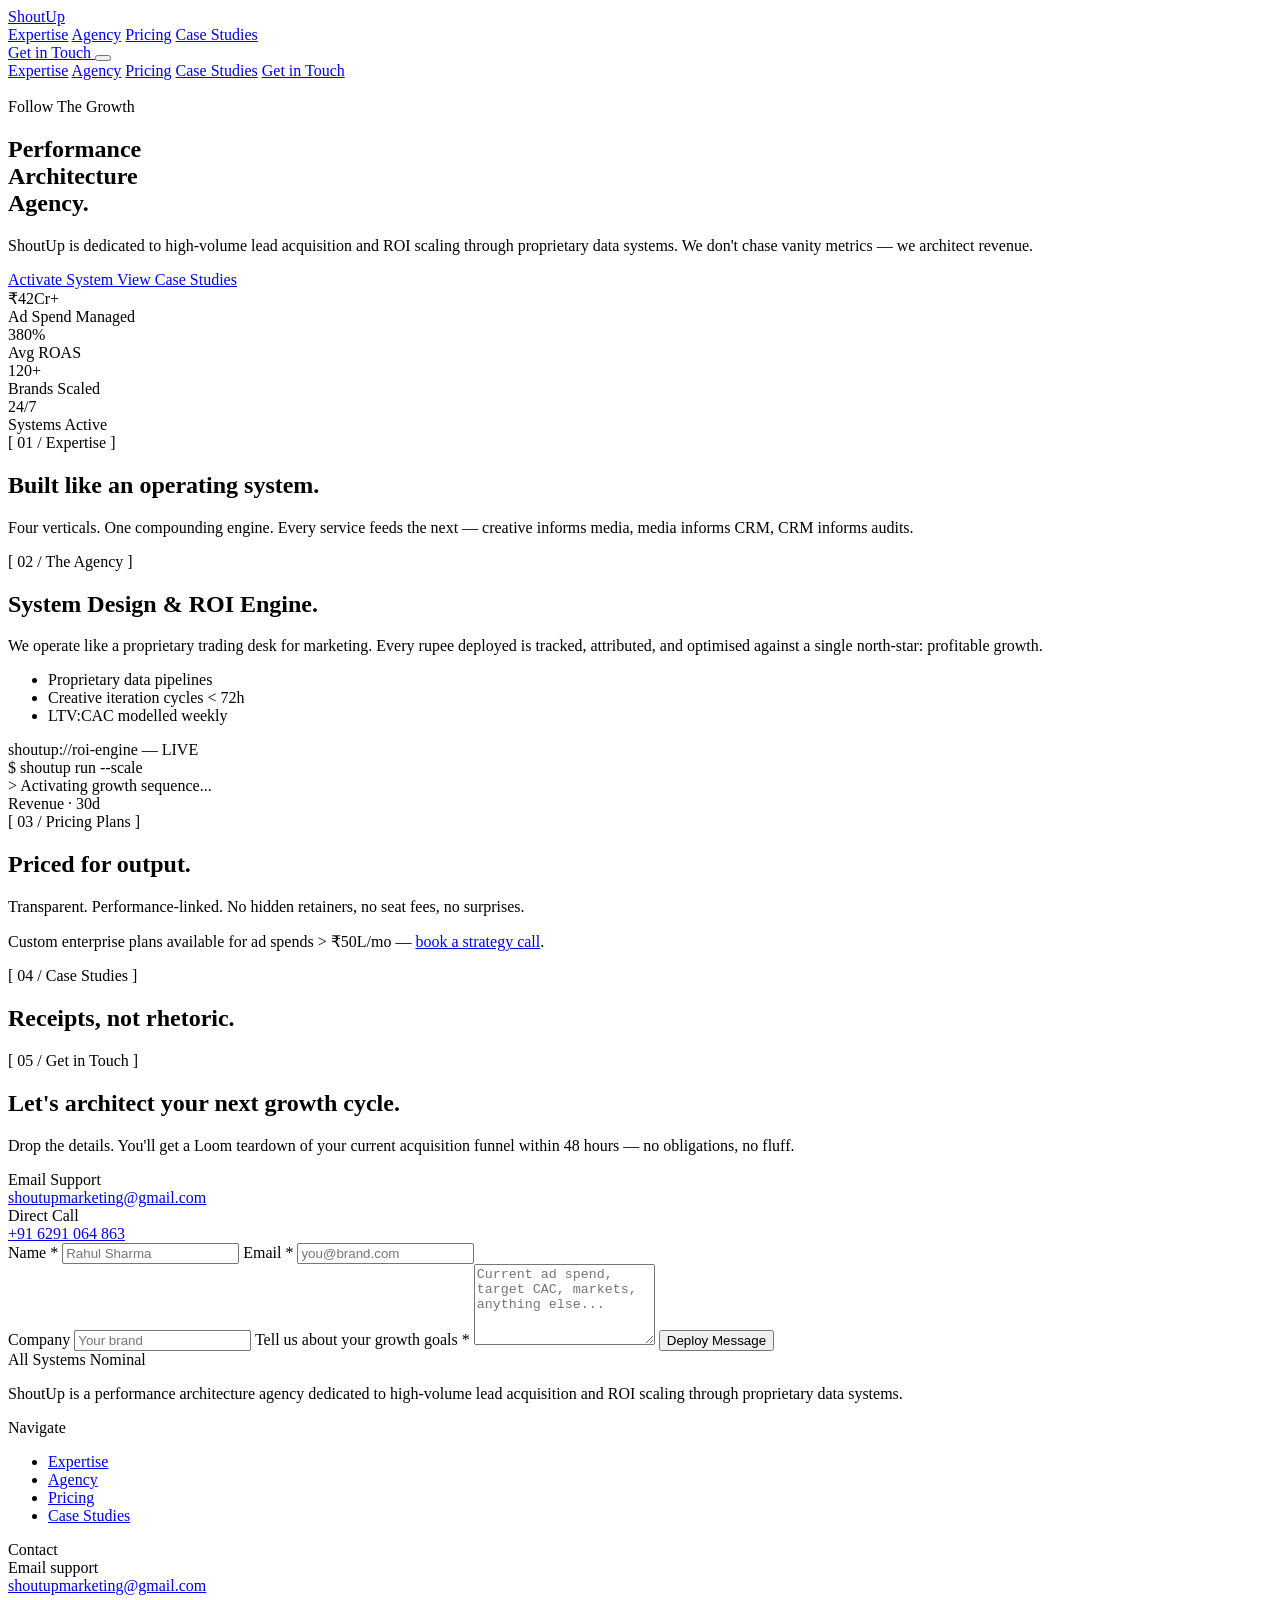
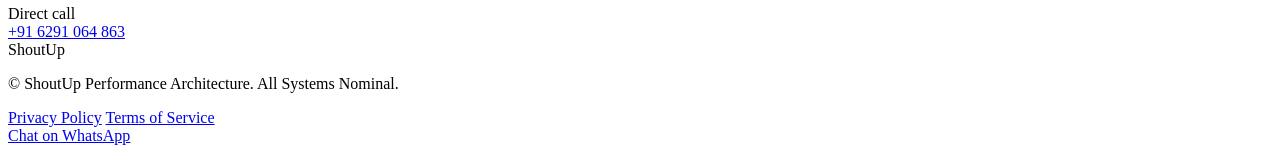
==== index.html @ 1003da28 "Add files via upload" ====
<!doctype html>
<html lang="en">
<head>
    <meta charset="utf-8" />
    <meta name="viewport" content="width=device-width, initial-scale=1" />
    <meta name="theme-color" content="#030303" />
    <title>ShoutUp — Performance Architecture Agency</title>
    <meta name="description" content="ShoutUp is a performance architecture agency dedicated to high-volume lead acquisition and ROI scaling through proprietary data systems." />

    <!-- Fonts -->
    <link rel="preconnect" href="https://fonts.googleapis.com" />
    <link rel="preconnect" href="https://fonts.gstatic.com" crossorigin />
    <link rel="preconnect" href="https://api.fontshare.com" crossorigin />
    <link href="https://api.fontshare.com/v2/css?f[]=clash-display@500,600,700&display=swap" rel="stylesheet" />
    <link href="https://fonts.googleapis.com/css2?family=Outfit:wght@300;400;500;600&family=JetBrains+Mono:wght@400;500;600&display=swap" rel="stylesheet" />

    <!-- Icons (Lucide) -->
    <script src="https://unpkg.com/lucide@latest"></script>

    <link rel="stylesheet" href="./assests/app.css" />
</head>
<body>
    <!-- ========= HEADER ========= -->
    <header id="site-header">
        <div class="container header-inner">
            <a href="#top" class="logo">
                <span class="dot"></span>
                <span>Shout<span class="accent">Up</span></span>
            </a>
            <nav class="nav-desktop">
                <a href="#expertise">Expertise</a>
                <a href="#agency">Agency</a>
                <a href="#pricing">Pricing</a>
                <a href="#case-studies">Case Studies</a>
            </nav>
            <a href="#contact" class="btn btn-primary header-cta">
                Get in Touch <i data-lucide="arrow-up-right"></i>
            </a>
            <button id="menu-toggle" class="menu-toggle" aria-label="menu">
                <i data-lucide="menu"></i>
            </button>
        </div>
        <div id="mobile-menu" class="mobile-menu">
            <a href="#expertise">Expertise</a>
            <a href="#agency">Agency</a>
            <a href="#pricing">Pricing</a>
            <a href="#case-studies">Case Studies</a>
            <a href="#contact" class="btn btn-primary">Get in Touch</a>
        </div>
    </header>

    <!-- ========= HERO ========= -->
    <section id="top" class="hero">
        <div class="hero-bg">
            <img src="https://images.unsplash.com/photo-1551771685-c367c9127a03?crop=entropy&cs=srgb&fm=jpg&q=85&w=2400" alt="" />
            <div class="hero-overlay"></div>
            <div class="grid-bg"></div>
        </div>
        <div class="container hero-inner">
            <div class="kicker"><span class="line"></span>Follow The Growth</div>
            <h1 class="hero-title">
                Performance<br />
                <span class="accent">Architecture</span><br />
                Agency<span class="accent">.</span>
            </h1>
            <p class="hero-sub">
                ShoutUp is dedicated to high-volume lead acquisition and ROI scaling
                through proprietary data systems. We don't chase vanity metrics — we architect revenue.
            </p>
            <div class="hero-ctas">
                <a href="#contact" class="btn btn-primary">
                    Activate System <i data-lucide="arrow-right"></i>
                </a>
                <a href="#case-studies" class="btn btn-outline">
                    <i data-lucide="play"></i> View Case Studies
                </a>
            </div>
            <div class="hero-stats">
                <div><div class="stat">₹42Cr+</div><div class="stat-label">Ad Spend Managed</div></div>
                <div><div class="stat">380%</div><div class="stat-label">Avg ROAS</div></div>
                <div><div class="stat">120+</div><div class="stat-label">Brands Scaled</div></div>
                <div><div class="stat">24/7</div><div class="stat-label">Systems Active</div></div>
            </div>
        </div>
    </section>

    <!-- ========= MARQUEE ========= -->
    <div class="marquee">
        <div class="marquee-track" id="marquee-track"></div>
    </div>

    <!-- ========= EXPERTISE ========= -->
    <section id="expertise" class="section">
        <div class="container">
            <div class="section-head">
                <div>
                    <div class="overline">[ 01 / Expertise ]</div>
                    <h2>Built like an <span class="accent">operating system.</span></h2>
                </div>
                <p class="section-note">
                    Four verticals. One compounding engine. Every service feeds
                    the next — creative informs media, media informs CRM, CRM informs audits.
                </p>
            </div>
            <div class="bento" id="expertise-grid"></div>
        </div>
    </section>

    <!-- ========= AGENCY / SYSTEM ========= -->
    <section id="agency" class="section section-alt">
        <div class="container agency-grid">
            <div class="agency-left">
                <div class="overline">[ 02 / The Agency ]</div>
                <h2>System Design & <span class="accent">ROI Engine.</span></h2>
                <p class="section-note">
                    We operate like a proprietary trading desk for marketing. Every rupee
                    deployed is tracked, attributed, and optimised against a single
                    north-star: profitable growth.
                </p>
                <ul class="features">
                    <li><span class="icon-box"><i data-lucide="cpu"></i></span> Proprietary data pipelines</li>
                    <li><span class="icon-box"><i data-lucide="zap"></i></span> Creative iteration cycles &lt; 72h</li>
                    <li><span class="icon-box"><i data-lucide="line-chart"></i></span> LTV:CAC modelled weekly</li>
                </ul>
            </div>
            <div class="terminal">
                <div class="terminal-bar">
                    <div class="lights"><span class="l red"></span><span class="l yellow"></span><span class="l green"></span></div>
                    <span class="terminal-title">shoutup://roi-engine — LIVE</span>
                    <span class="pulse"></span>
                </div>
                <div class="terminal-body">
                    <div class="mono muted">$ shoutup run --scale</div>
                    <div class="mono accent cursor-blink">&gt; Activating growth sequence...</div>
                    <div class="metrics" id="metrics-grid"></div>
                    <div class="chart">
                        <div class="chart-label">Revenue · 30d</div>
                        <div class="chart-bars" id="chart-bars"></div>
                    </div>
                </div>
            </div>
        </div>
    </section>

    <!-- ========= PRICING ========= -->
    <section id="pricing" class="section">
        <div class="container">
            <div class="section-head">
                <div>
                    <div class="overline">[ 03 / Pricing Plans ]</div>
                    <h2>Priced for <span class="accent">output.</span></h2>
                </div>
                <p class="section-note">
                    Transparent. Performance-linked. No hidden retainers, no seat fees, no surprises.
                </p>
            </div>
            <div class="pricing-grid" id="pricing-grid"></div>
            <p class="pricing-note mono">
                Custom enterprise plans available for ad spends &gt; ₹50L/mo —
                <a href="#contact" class="accent underline">book a strategy call</a>.
            </p>
        </div>
    </section>

    <!-- ========= CASE STUDIES ========= -->
    <section id="case-studies" class="section section-alt">
        <div class="container">
            <div class="overline">[ 04 / Case Studies ]</div>
            <h2 class="section-title">Receipts, not <span class="accent">rhetoric.</span></h2>
            <div class="cases" id="cases-list"></div>
        </div>
    </section>

    <!-- ========= CONTACT ========= -->
    <section id="contact" class="section">
        <div class="container contact-grid">
            <div>
                <div class="overline">[ 05 / Get in Touch ]</div>
                <h2>Let's <span class="accent">architect</span> your next growth cycle.</h2>
                <p class="section-note">
                    Drop the details. You'll get a Loom teardown of your current
                    acquisition funnel within 48 hours — no obligations, no fluff.
                </p>
                <div class="info-card">
                    <div class="info-head"><i data-lucide="mail" class="accent"></i> <span class="mono">Email Support</span></div>
                    <a href="mailto:shoutupmarketing@gmail.com" class="info-value">shoutupmarketing@gmail.com</a>
                </div>
                <div class="info-card">
                    <div class="info-head"><i data-lucide="phone" class="accent"></i> <span class="mono">Direct Call</span></div>
                    <a href="tel:+916291064863" class="info-value">+91 6291 064 863</a>
                </div>
            </div>
            <form id="contact-form" class="contact-form" novalidate>
                <div class="form-row">
                    <label>
                        <span class="mono">Name *</span>
                        <input type="text" name="name" placeholder="Rahul Sharma" />
                    </label>
                    <label>
                        <span class="mono">Email *</span>
                        <input type="email" name="email" placeholder="you@brand.com" />
                    </label>
                </div>
                <label>
                    <span class="mono">Company</span>
                    <input type="text" name="company" placeholder="Your brand" />
                </label>
                <label>
                    <span class="mono">Tell us about your growth goals *</span>
                    <textarea name="message" rows="5" placeholder="Current ad spend, target CAC, markets, anything else..."></textarea>
                </label>
                <button type="submit" class="btn btn-primary">
                    Deploy Message <i data-lucide="send"></i>
                </button>
            </form>
        </div>
    </section>

    <!-- ========= FOOTER ========= -->
    <footer class="footer">
        <div class="container">
            <div class="footer-top">
                <div>
                    <div class="status"><span class="pulse"></span><span class="mono accent">All Systems Nominal</span></div>
                    <p class="footer-blurb">
                        ShoutUp is a performance architecture agency dedicated to high-volume
                        lead acquisition and ROI scaling through proprietary data systems.
                    </p>
                </div>
                <div>
                    <div class="mono label">Navigate</div>
                    <ul class="footer-nav">
                        <li><a href="#expertise">Expertise</a></li>
                        <li><a href="#agency">Agency</a></li>
                        <li><a href="#pricing">Pricing</a></li>
                        <li><a href="#case-studies">Case Studies</a></li>
                    </ul>
                </div>
                <div>
                    <div class="mono label">Contact</div>
                    <div class="mono sub-label">Email support</div>
                    <a href="mailto:shoutupmarketing@gmail.com" class="footer-link">shoutupmarketing@gmail.com</a>
                    <div class="mono sub-label" style="margin-top: 10px">Direct call</div>
                    <a href="tel:+916291064863" class="footer-link">+91 6291 064 863</a>
                </div>
            </div>
            <div class="wordmark">Shout<span class="accent">Up</span></div>
            <div class="footer-bottom">
                <p class="mono copyright">© <span id="year"></span> ShoutUp Performance Architecture. All Systems Nominal.</p>
                <div class="footer-legal">
                    <a href="#">Privacy Policy</a>
                    <a href="#">Terms of Service</a>
                </div>
            </div>
        </div>
    </footer>

    <!-- ========= WHATSAPP FLOATING ========= -->
    <a id="whatsapp-btn"
       href="https://wa.me/916291064863?text=Hi%20ShoutUp%2C%20I%20am%20interested%20in%20scaling%20with%20you"
       target="_blank" rel="noopener noreferrer" aria-label="Chat on WhatsApp">
        <span class="wa-glow"></span>
        <span class="wa-core"><i data-lucide="message-circle"></i><span class="wa-dot"></span></span>
        <span class="wa-tooltip mono">Chat on WhatsApp</span>
    </a>

    <!-- ========= TOASTS ========= -->
    <div id="toast-root"></div>

    <script src="./assests/app.js"></script>
</body>
</html>
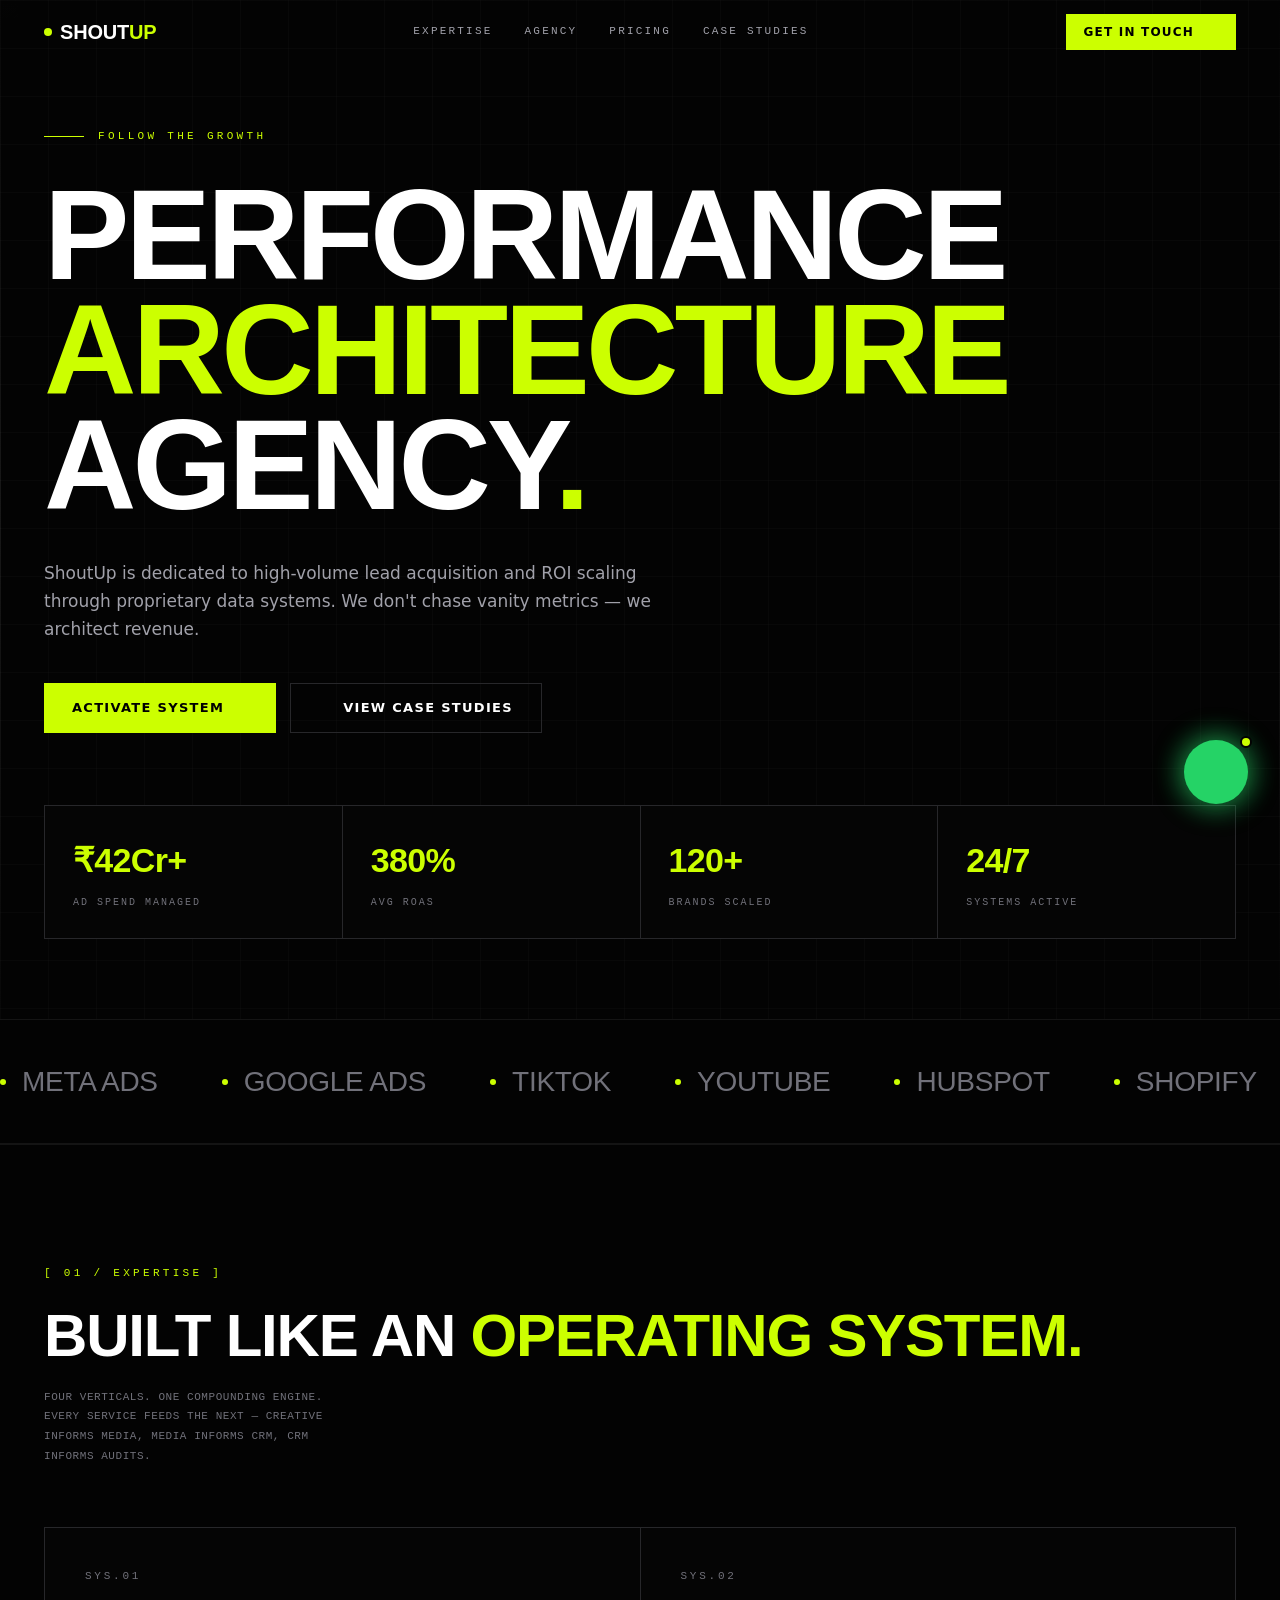
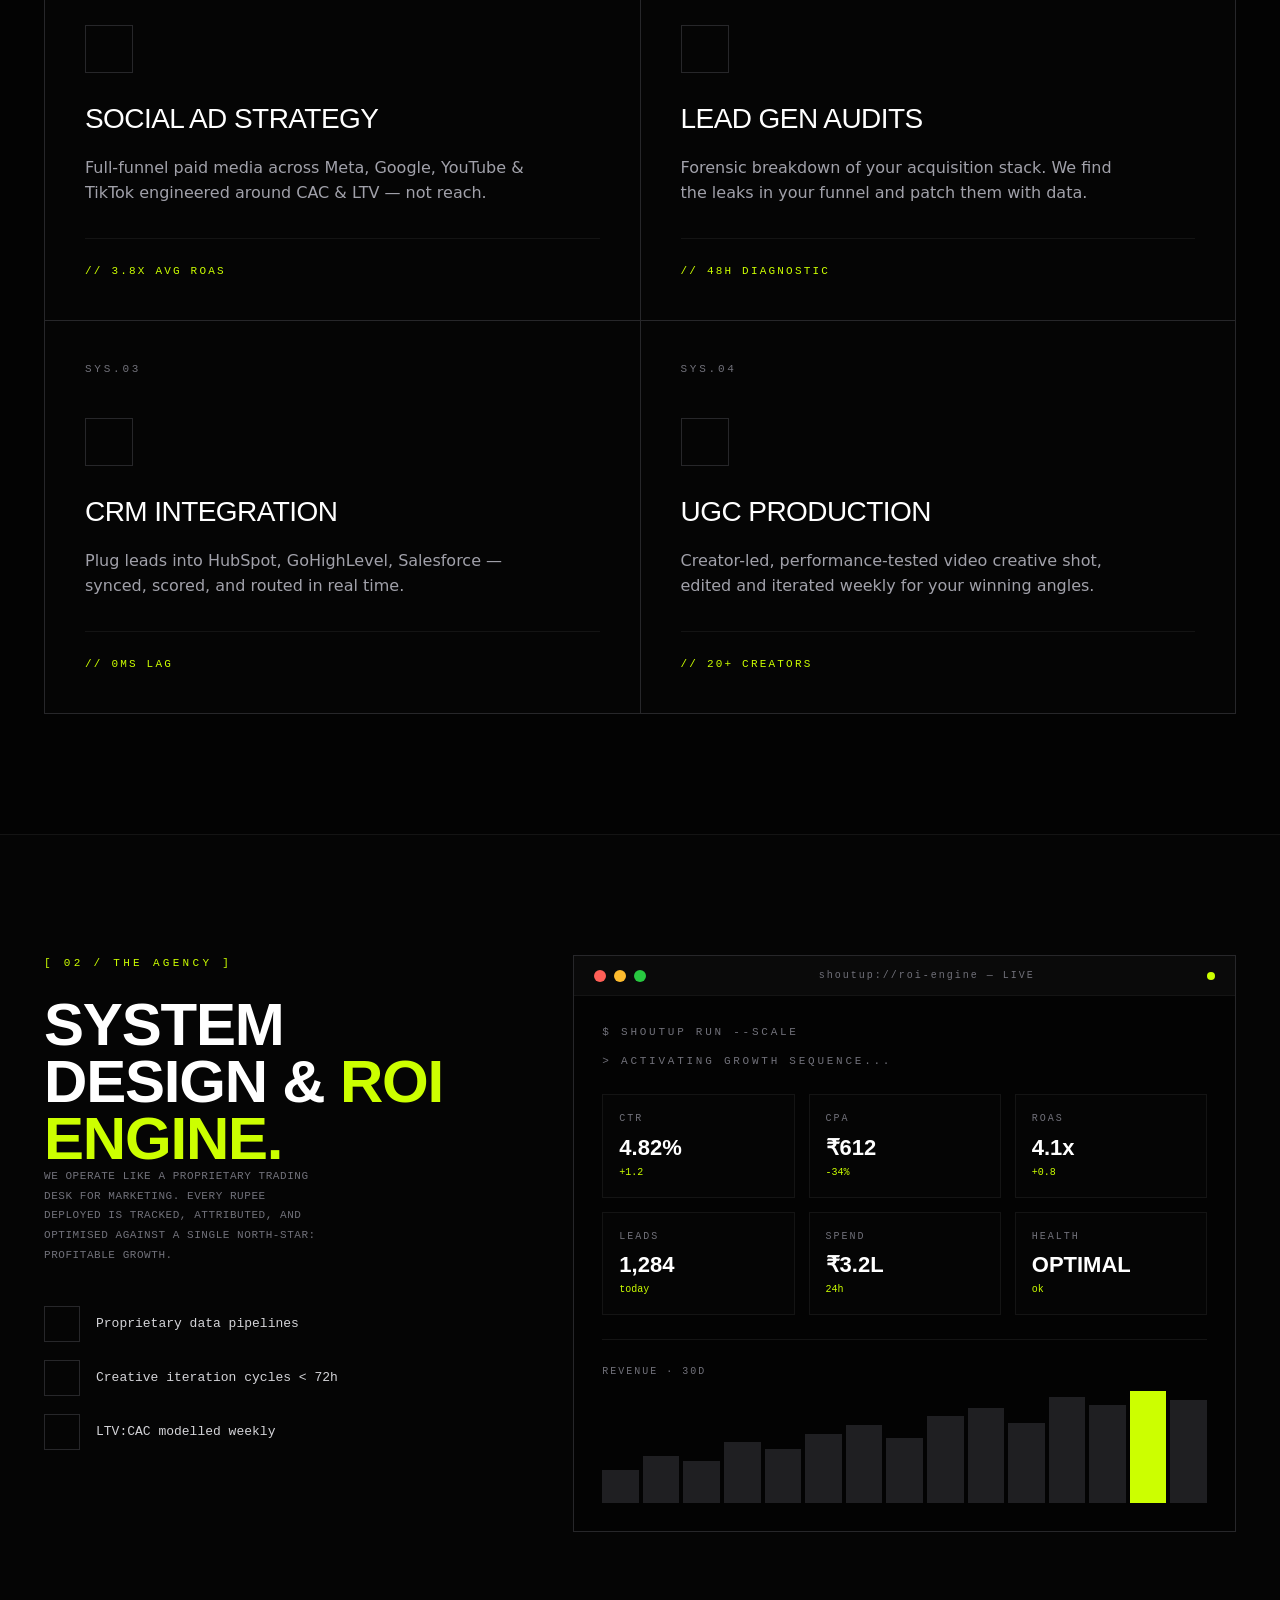
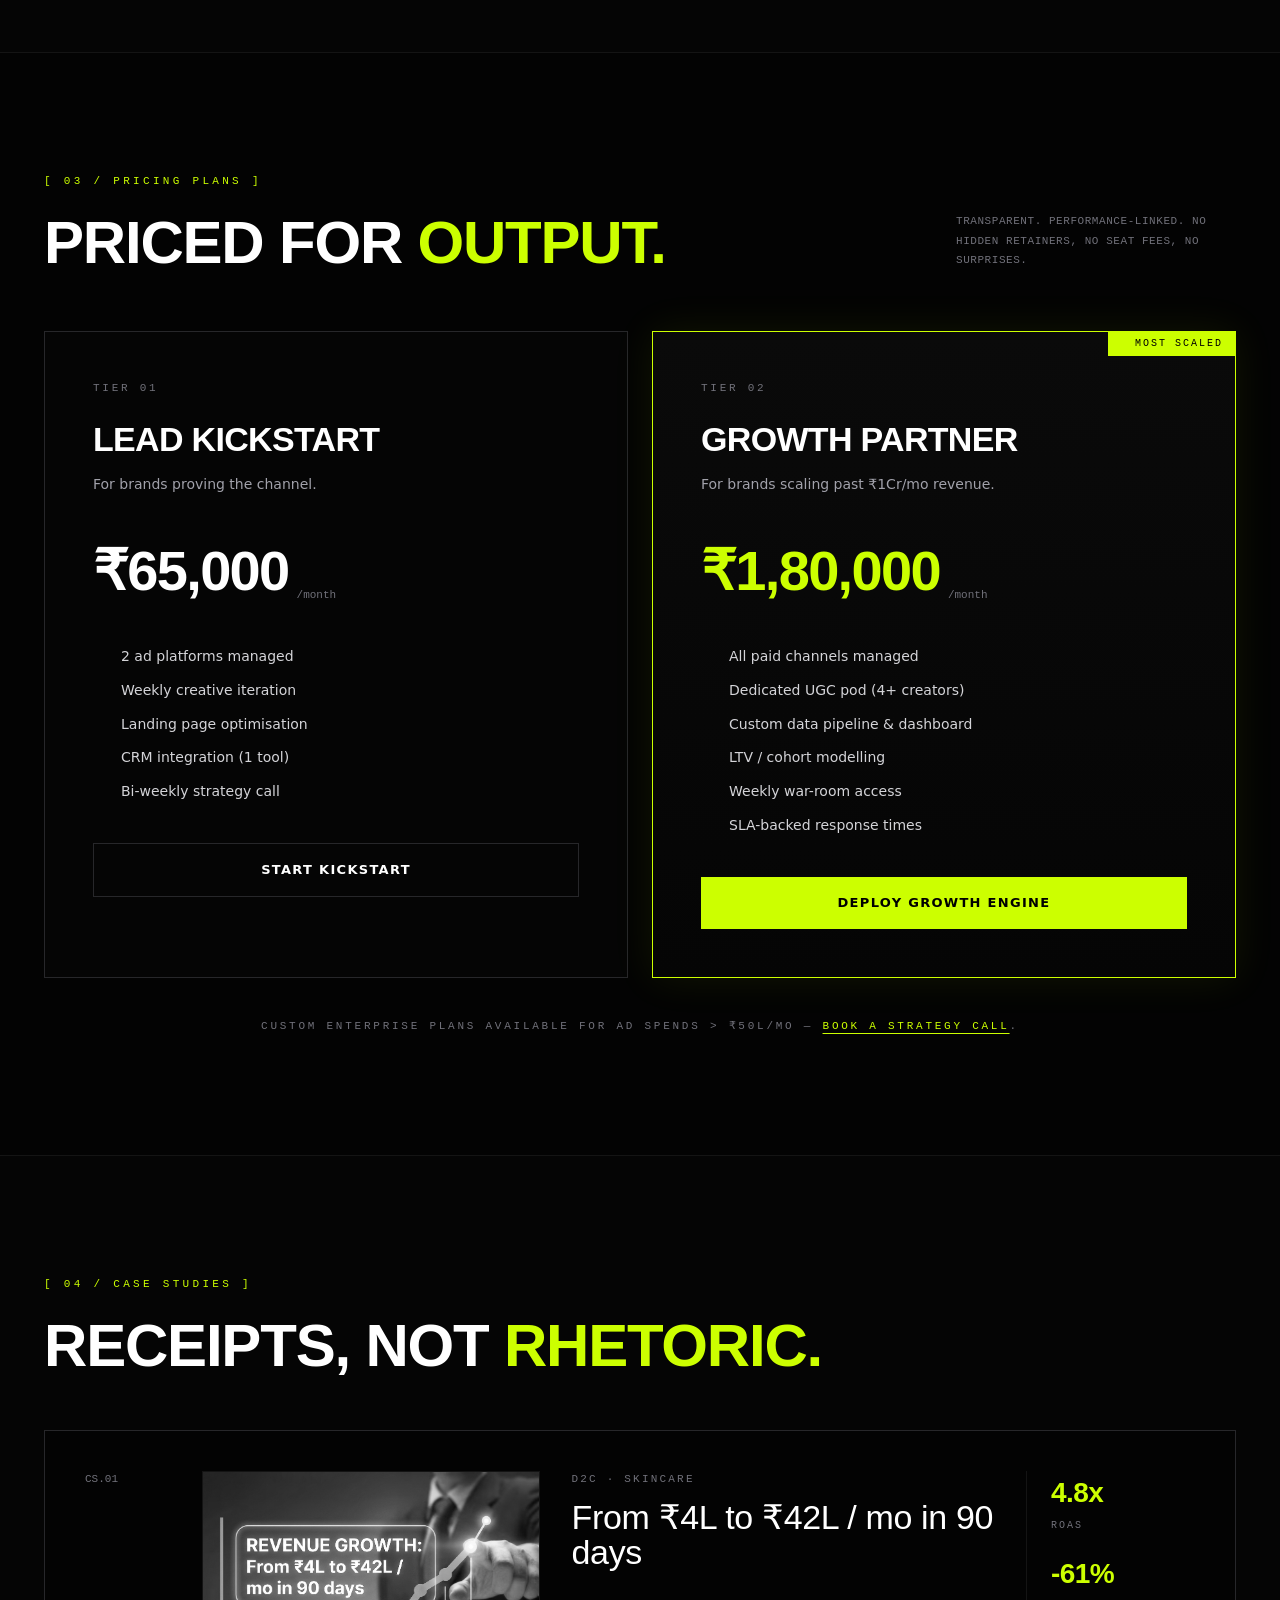
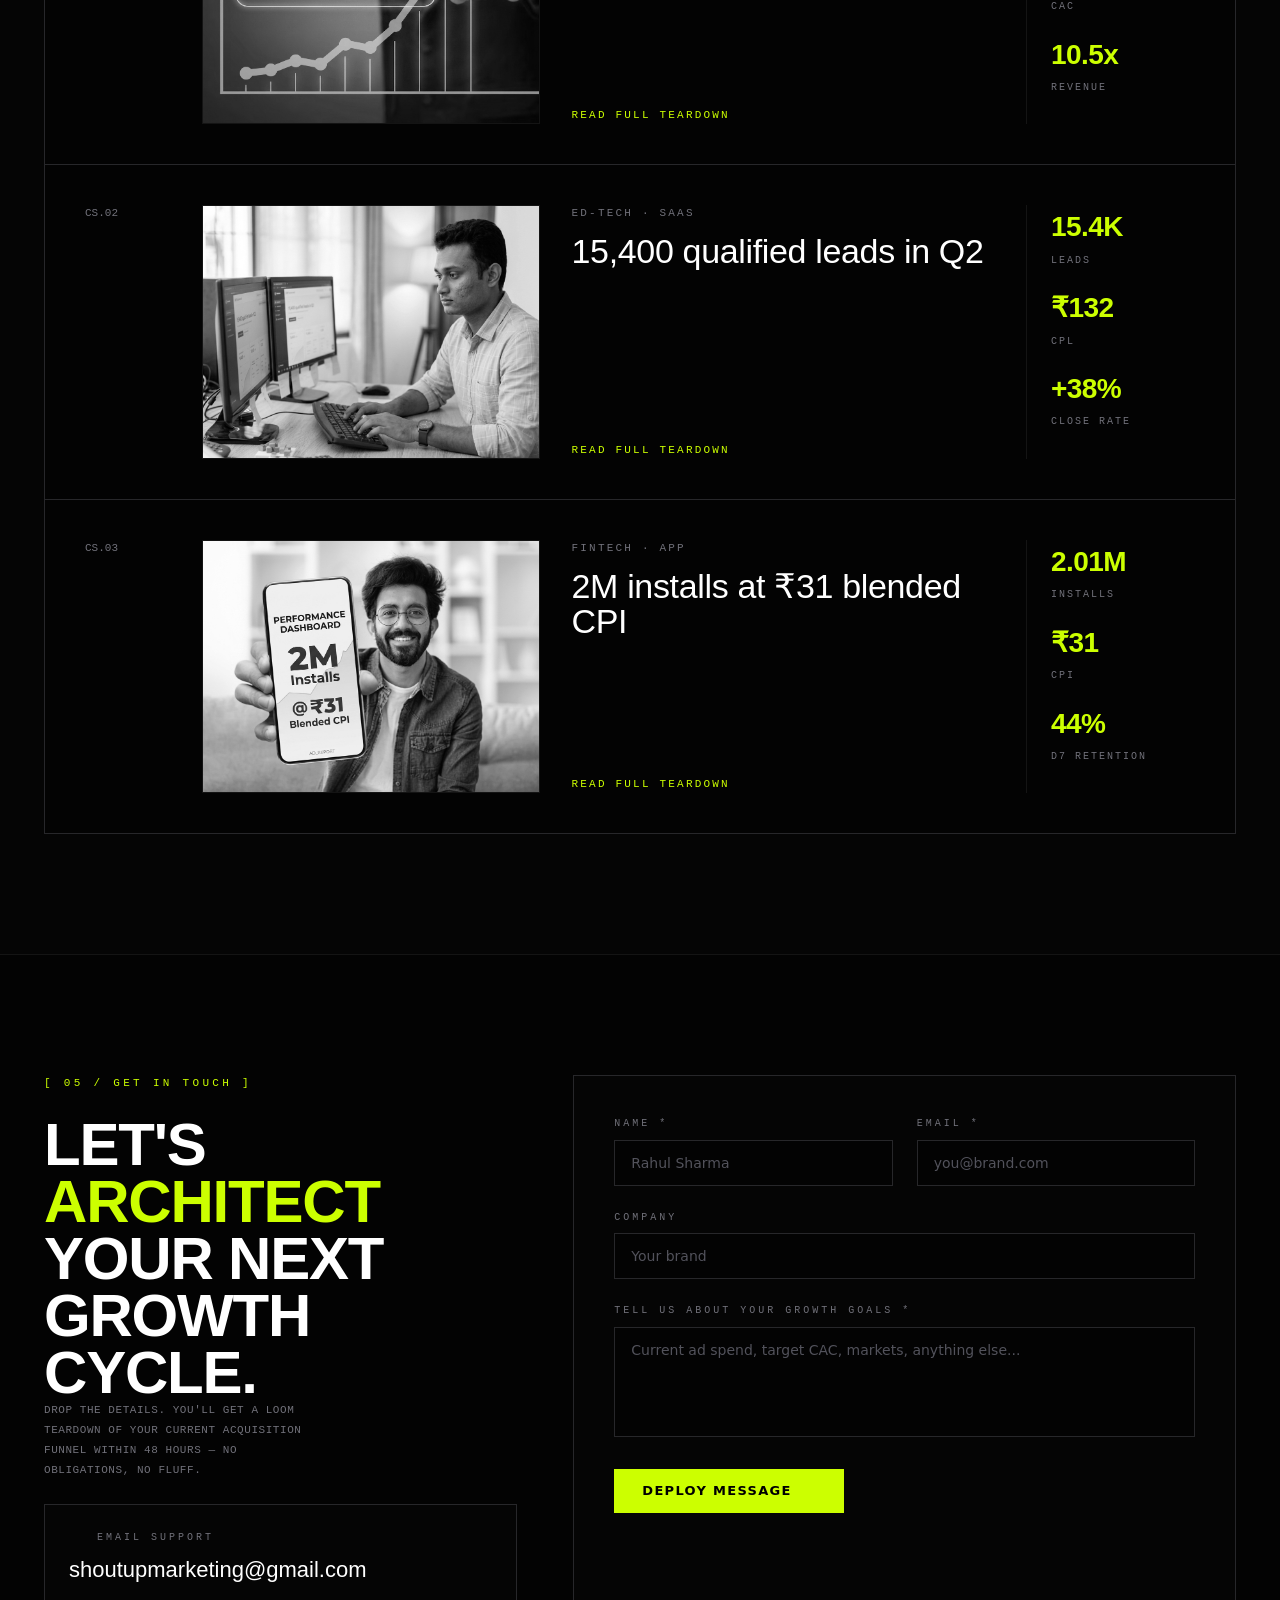
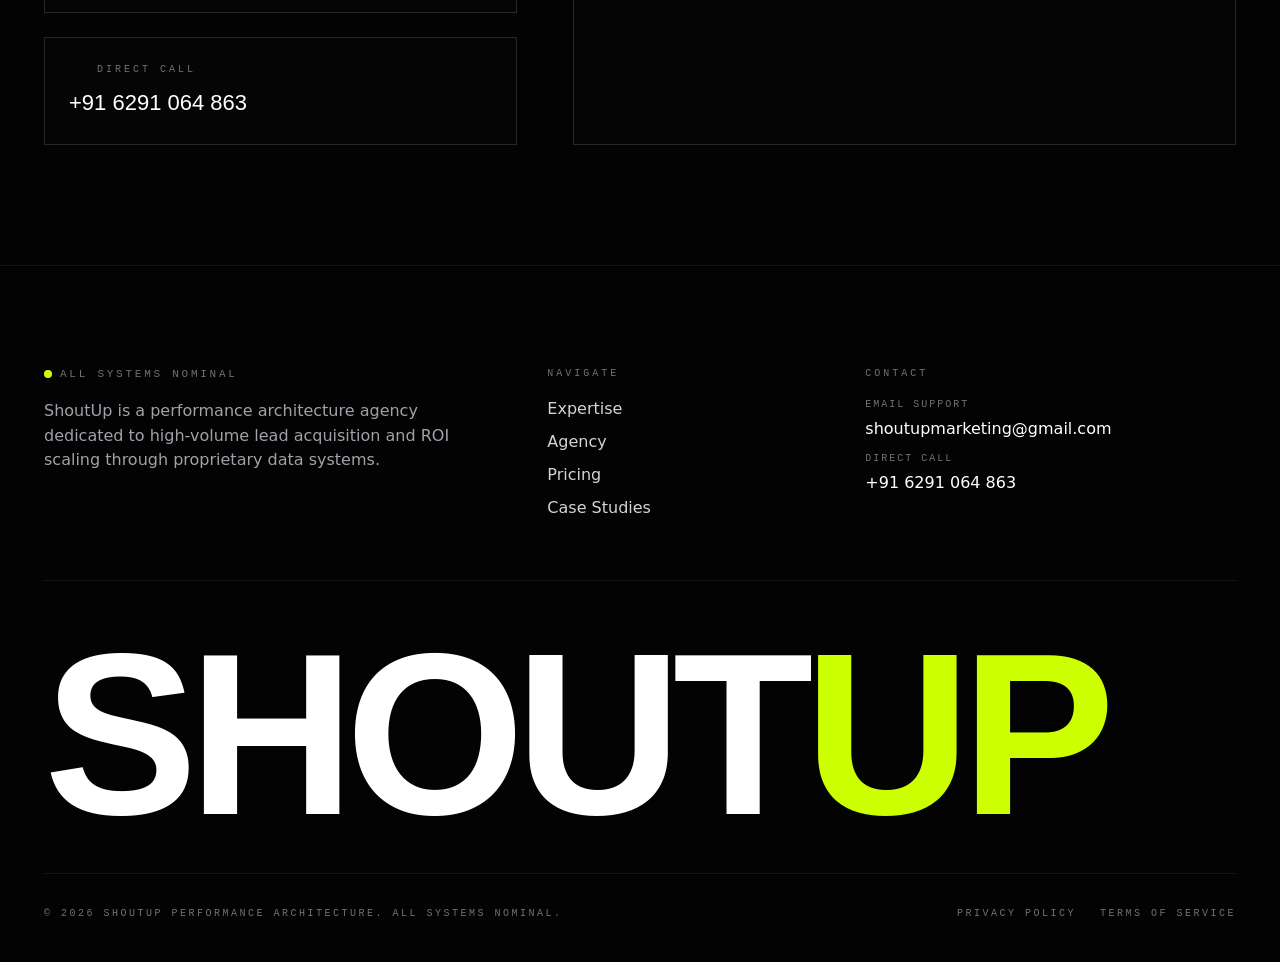
==== commit 60b9c738: "index.html" ====
--- a/index.html
+++ b/index.html
@@ -17,7 +17,7 @@
     <!-- Icons (Lucide) -->
     <script src="https://unpkg.com/lucide@latest"></script>
 
-    <link rel="stylesheet" href="./assests/app.css" />
+    <link rel="stylesheet" href="app.css" />
 </head>
 <body>
     <!-- ========= HEADER ========= -->
@@ -267,6 +267,6 @@
     <!-- ========= TOASTS ========= -->
     <div id="toast-root"></div>
 
-    <script src="./assests/app.js"></script>
+    <script src="app.js"></script>
 </body>
 </html>
--- a/app.css
+++ b/app.css
@@ -0,0 +1,357 @@
+:root {
+    --bg: #030303;
+    --surface: #0a0a0a;
+    --surface-2: #050505;
+    --elev: #141414;
+    --primary: #ccff00;
+    --primary-hover: #d9ff33;
+    --text: #ffffff;
+    --muted: #a1a1aa;
+    --muted-2: #71717a;
+    --border: #27272a;
+    --font-heading: \"Clash Display\", \"Outfit\", sans-serif;
+    --font-body: \"Outfit\", system-ui, sans-serif;
+    --font-mono: \"JetBrains Mono\", ui-monospace, monospace;
+}
+
+* { box-sizing: border-box; margin: 0; padding: 0; }
+html { scroll-behavior: smooth; background: var(--bg); }
+body {
+    background: var(--bg);
+    color: var(--text);
+    font-family: var(--font-body);
+    line-height: 1.55;
+    -webkit-font-smoothing: antialiased;
+    overflow-x: hidden;
+}
+::selection { background: var(--primary); color: #000; }
+a { color: inherit; text-decoration: none; }
+ul { list-style: none; }
+img { display: block; max-width: 100%; }
+button { font-family: inherit; cursor: pointer; border: 0; background: none; color: inherit; }
+input, textarea { font-family: inherit; }
+
+.accent { color: var(--primary); }
+.mono { font-family: var(--font-mono); font-size: 11px; letter-spacing: 0.25em; text-transform: uppercase; color: var(--muted-2); }
+.muted { color: var(--muted-2); }
+.underline { text-decoration: underline; text-underline-offset: 4px; }
+
+.container { max-width: 1240px; margin: 0 auto; padding: 0 24px; }
+
+/* ========= BUTTONS ========= */
+.btn {
+    display: inline-flex; align-items: center; justify-content: center; gap: 8px;
+    padding: 14px 28px; font-weight: 600; font-size: 13px;
+    letter-spacing: 0.1em; text-transform: uppercase;
+    transition: all .2s ease; cursor: pointer; border: 0;
+}
+.btn:active { transform: scale(.97); }
+.btn-primary { background: var(--primary); color: #000; }
+.btn-primary:hover { background: var(--primary-hover); }
+.btn-outline { background: transparent; color: var(--text); border: 1px solid var(--border); }
+.btn-outline:hover { border-color: var(--primary); color: var(--primary); }
+.btn i { width: 16px; height: 16px; }
+.btn-primary:hover i { transform: translateX(2px); }
+
+/* ========= HEADER ========= */
+#site-header {
+    position: fixed; top: 0; left: 0; right: 0; z-index: 50;
+    transition: all .3s ease; background: transparent;
+}
+#site-header.scrolled {
+    background: rgba(3,3,3,0.8);
+    backdrop-filter: blur(16px);
+    border-bottom: 1px solid rgba(255,255,255,0.08);
+}
+.header-inner { height: 64px; display: flex; align-items: center; justify-content: space-between; }
+.logo { display: flex; align-items: center; gap: 8px; font-family: var(--font-heading); font-size: 20px; font-weight: 600; text-transform: uppercase; letter-spacing: -0.01em; }
+.logo .dot { width: 8px; height: 8px; background: var(--primary); border-radius: 50%; animation: pulse 2s infinite; }
+.nav-desktop { display: flex; gap: 32px; }
+.nav-desktop a {
+    font-family: var(--font-mono); font-size: 11px; font-weight: 500;
+    letter-spacing: 0.2em; text-transform: uppercase; color: var(--muted);
+    transition: color .2s;
+}
+.nav-desktop a:hover { color: var(--primary); }
+.header-cta { padding: 9px 18px; font-size: 12px; }
+.menu-toggle { display: none; }
+.menu-toggle i { width: 22px; height: 22px; }
+.mobile-menu { display: none; }
+
+@media (max-width: 860px) {
+    .nav-desktop, .header-cta { display: none; }
+    .menu-toggle { display: inline-flex; color: var(--text); }
+    .mobile-menu {
+        display: none; flex-direction: column; gap: 14px;
+        background: var(--surface-2); border-top: 1px solid rgba(255,255,255,0.08);
+        padding: 24px;
+    }
+    .mobile-menu.open { display: flex; }
+    .mobile-menu a { font-family: var(--font-mono); font-size: 11px; letter-spacing: 0.2em; text-transform: uppercase; color: var(--muted); }
+    .mobile-menu .btn { align-self: flex-start; }
+}
+
+/* ========= HERO ========= */
+.hero { position: relative; min-height: 100vh; display: flex; align-items: center; padding: 120px 0 80px; overflow: hidden; }
+.hero-bg { position: absolute; inset: 0; z-index: 0; }
+.hero-bg img { width: 100%; height: 100%; object-fit: cover; opacity: 0.3; }
+.hero-overlay { position: absolute; inset: 0; background: linear-gradient(180deg, rgba(3,3,3,1) 0%, rgba(3,3,3,0.7) 50%, rgba(3,3,3,1) 100%); }
+.grid-bg {
+    position: absolute; inset: 0; opacity: 0.5;
+    background-image:
+        linear-gradient(rgba(255,255,255,0.04) 1px, transparent 1px),
+        linear-gradient(90deg, rgba(255,255,255,0.04) 1px, transparent 1px);
+    background-size: 48px 48px;
+}
+.hero-inner { position: relative; z-index: 1; width: 100%; }
+.kicker {
+    display: inline-flex; align-items: center; gap: 14px; margin-bottom: 32px;
+    font-family: var(--font-mono); font-size: 11px; letter-spacing: 0.3em;
+    text-transform: uppercase; color: var(--primary);
+}
+.kicker .line { display: inline-block; width: 40px; height: 1px; background: var(--primary); }
+.hero-title {
+    font-family: var(--font-heading); font-weight: 600;
+    font-size: clamp(3rem, 10vw, 8rem);
+    line-height: 0.9; letter-spacing: -0.03em; text-transform: uppercase;
+    max-width: 1100px;
+}
+.hero-sub { margin-top: 36px; max-width: 640px; font-size: 17px; color: var(--muted); line-height: 1.65; }
+.hero-ctas { margin-top: 40px; display: flex; flex-wrap: wrap; gap: 14px; }
+.hero-stats {
+    margin-top: 72px; display: grid; grid-template-columns: repeat(4, 1fr);
+    gap: 1px; background: var(--border); border: 1px solid var(--border);
+}
+.hero-stats > div { background: var(--surface-2); padding: 28px; }
+.stat { font-family: var(--font-heading); font-weight: 600; font-size: 34px; color: var(--primary); letter-spacing: -0.02em; }
+.stat-label { margin-top: 8px; font-family: var(--font-mono); font-size: 10px; letter-spacing: 0.2em; text-transform: uppercase; color: var(--muted-2); }
+@media (max-width: 740px) { .hero-stats { grid-template-columns: repeat(2, 1fr); } }
+
+/* ========= MARQUEE ========= */
+.marquee { padding: 40px 0; border-top: 1px solid var(--elev); border-bottom: 1px solid var(--elev); overflow: hidden; background: var(--bg); }
+.marquee-track { display: flex; gap: 64px; white-space: nowrap; animation: marquee 40s linear infinite; }
+.marquee-item {
+    display: inline-flex; align-items: center; gap: 16px;
+    font-family: var(--font-heading); font-size: 28px; font-weight: 500;
+    text-transform: uppercase; letter-spacing: -0.01em; color: var(--muted-2);
+}
+.marquee-item .bullet { width: 6px; height: 6px; background: var(--primary); border-radius: 50%; }
+@keyframes marquee { from { transform: translateX(0); } to { transform: translateX(-50%); } }
+
+/* ========= SECTIONS ========= */
+.section { padding: 120px 0; border-top: 1px solid var(--elev); }
+.section-alt { background: var(--surface-2); }
+.section-head { display: flex; flex-wrap: wrap; gap: 24px; justify-content: space-between; align-items: flex-end; margin-bottom: 60px; }
+.section-note { font-family: var(--font-mono); font-size: 11px; letter-spacing: 0.05em; text-transform: uppercase; color: var(--muted-2); max-width: 280px; line-height: 1.8; }
+.section-title { margin: 24px 0 56px; }
+.overline { font-family: var(--font-mono); font-size: 11px; letter-spacing: 0.3em; text-transform: uppercase; color: var(--primary); }
+h2 {
+    font-family: var(--font-heading); font-weight: 600;
+    font-size: clamp(2rem, 5vw, 3.75rem);
+    line-height: 0.95; letter-spacing: -0.02em; text-transform: uppercase;
+    margin-top: 24px;
+}
+
+/* ========= EXPERTISE BENTO ========= */
+.bento { display: grid; grid-template-columns: repeat(2, 1fr); gap: 1px; background: var(--border); border: 1px solid var(--border); }
+@media (max-width: 760px) { .bento { grid-template-columns: 1fr; } }
+.bento-card { background: var(--surface-2); padding: 40px; position: relative; transition: background .3s; }
+.bento-card:hover { background: var(--surface); }
+.bento-card .card-top { display: flex; justify-content: space-between; align-items: flex-start; }
+.bento-card .card-top .mono { font-size: 11px; }
+.bento-card .arrow { color: #52525b; transition: all .3s; }
+.bento-card:hover .arrow { color: var(--primary); transform: translate(4px, -4px); }
+.bento-card .icon-box {
+    margin-top: 40px; width: 48px; height: 48px;
+    border: 1px solid var(--border); display: flex; align-items: center; justify-content: center;
+    transition: all .3s;
+}
+.bento-card:hover .icon-box { border-color: var(--primary); color: var(--primary); }
+.bento-card h3 { margin-top: 24px; font-family: var(--font-heading); font-weight: 500; font-size: 28px; text-transform: uppercase; letter-spacing: -0.02em; }
+.bento-card p { margin-top: 16px; color: var(--muted); max-width: 440px; }
+.bento-card .card-foot { margin-top: 32px; padding-top: 24px; border-top: 1px solid var(--elev); font-family: var(--font-mono); font-size: 11px; letter-spacing: 0.2em; text-transform: uppercase; color: var(--primary); }
+
+/* ========= AGENCY ========= */
+.agency-grid { display: grid; grid-template-columns: 5fr 7fr; gap: 56px; align-items: flex-start; }
+@media (max-width: 960px) { .agency-grid { grid-template-columns: 1fr; } }
+.agency-left { position: sticky; top: 100px; }
+@media (max-width: 960px) { .agency-left { position: static; } }
+.features { margin-top: 40px; display: flex; flex-direction: column; gap: 18px; }
+.features li { display: flex; align-items: center; gap: 16px; font-family: var(--font-mono); font-size: 13px; color: #d4d4d8; text-transform: none; letter-spacing: 0; }
+.icon-box { width: 36px; height: 36px; border: 1px solid var(--border); display: flex; align-items: center; justify-content: center; color: var(--primary); }
+.icon-box i { width: 16px; height: 16px; }
+.terminal { border: 1px solid var(--border); background: var(--bg); overflow: hidden; }
+.terminal-bar { display: flex; align-items: center; justify-content: space-between; padding: 12px 20px; background: var(--surface); border-bottom: 1px solid var(--elev); }
+.lights { display: flex; gap: 8px; }
+.lights .l { width: 12px; height: 12px; border-radius: 50%; }
+.lights .red { background: #ff5f57; } .lights .yellow { background: #febc2e; } .lights .green { background: #28c840; }
+.terminal-title { font-family: var(--font-mono); font-size: 10px; letter-spacing: 0.2em; color: var(--muted-2); }
+.pulse { width: 8px; height: 8px; background: var(--primary); border-radius: 50%; animation: pulse 2s infinite; }
+.terminal-body { padding: 28px; font-family: var(--font-mono); font-size: 13px; }
+.terminal-body > div + div { margin-top: 12px; }
+.cursor-blink::after { content: \"▊\"; margin-left: 6px; color: var(--primary); animation: blink 1s steps(1) infinite; }
+@keyframes blink { 0%, 49% { opacity: 1; } 50%, 100% { opacity: 0; } }
+@keyframes pulse { 0%,100% { opacity: 1; } 50% { opacity: 0.4; } }
+.metrics { margin-top: 24px !important; display: grid; grid-template-columns: repeat(3, 1fr); gap: 14px; }
+@media (max-width: 560px) { .metrics { grid-template-columns: repeat(2, 1fr); } }
+.metric { border: 1px solid var(--elev); padding: 16px; background: var(--surface-2); }
+.metric .k { font-size: 10px; letter-spacing: 0.2em; text-transform: uppercase; color: var(--muted-2); font-family: var(--font-mono); }
+.metric .v { margin-top: 4px; font-family: var(--font-heading); font-weight: 600; font-size: 22px; color: #fff; }
+.metric .d { font-size: 10px; color: var(--primary); font-family: var(--font-mono); }
+.chart { margin-top: 24px !important; padding-top: 24px; border-top: 1px solid var(--elev); }
+.chart-label { font-size: 10px; letter-spacing: 0.2em; text-transform: uppercase; color: var(--muted-2); margin-bottom: 12px; }
+.chart-bars { display: flex; align-items: flex-end; gap: 4px; height: 112px; }
+.chart-bars .bar { flex: 1; background: #1f1f22; }
+.chart-bars .bar.active { background: var(--primary); }
+
+/* ========= PRICING ========= */
+.pricing-grid { display: grid; grid-template-columns: repeat(2, 1fr); gap: 24px; }
+@media (max-width: 860px) { .pricing-grid { grid-template-columns: 1fr; } }
+.plan { position: relative; padding: 48px; border: 1px solid var(--border); background: var(--surface-2); transition: border-color .2s; }
+.plan:hover { border-color: #52525b; }
+.plan.featured { border-color: var(--primary); background: linear-gradient(180deg, var(--surface) 0%, var(--surface-2) 100%); box-shadow: 0 0 40px rgba(204,255,0,0.08); }
+.plan .badge { position: absolute; top: 0; right: 0; background: var(--primary); color: #000; padding: 4px 12px; font-family: var(--font-mono); font-size: 10px; letter-spacing: 0.2em; text-transform: uppercase; display: inline-flex; align-items: center; gap: 4px; }
+.plan .badge i { width: 11px; height: 11px; }
+.plan .tier-label { font-family: var(--font-mono); font-size: 11px; letter-spacing: 0.25em; text-transform: uppercase; color: var(--muted-2); }
+.plan h3 { margin-top: 16px; font-family: var(--font-heading); font-weight: 600; font-size: 34px; text-transform: uppercase; letter-spacing: -0.02em; }
+.plan .tagline { margin-top: 8px; color: var(--muted); font-size: 14px; }
+.plan .price { margin-top: 32px; display: flex; align-items: flex-end; gap: 8px; }
+.plan .price .amount { font-family: var(--font-heading); font-weight: 600; font-size: 56px; letter-spacing: -0.03em; color: #fff; }
+.plan.featured .price .amount { color: var(--primary); }
+.plan .price .cadence { font-family: var(--font-mono); font-size: 11px; color: var(--muted-2); padding-bottom: 10px; }
+.plan ul.list { margin-top: 32px; display: flex; flex-direction: column; gap: 12px; }
+.plan ul.list li { display: flex; align-items: flex-start; gap: 12px; font-size: 14px; color: #d4d4d8; }
+.plan ul.list li i { width: 16px; height: 16px; color: var(--primary); flex-shrink: 0; margin-top: 3px; }
+.plan .plan-cta { margin-top: 40px; display: block; text-align: center; padding: 16px; font-weight: 600; font-size: 13px; letter-spacing: 0.1em; text-transform: uppercase; transition: all .2s; }
+.plan.featured .plan-cta { background: var(--primary); color: #000; }
+.plan.featured .plan-cta:hover { background: var(--primary-hover); }
+.plan:not(.featured) .plan-cta { border: 1px solid var(--border); color: #fff; }
+.plan:not(.featured) .plan-cta:hover { border-color: var(--primary); color: var(--primary); }
+.pricing-note { margin-top: 40px; text-align: center; font-size: 11px; }
+
+/* ========= CASE STUDIES ========= */
+.cases { display: flex; flex-direction: column; gap: 1px; background: var(--border); border: 1px solid var(--border); }
+.case {
+    display: grid; grid-template-columns: 1fr 4fr 5fr 2fr; gap: 32px;
+    background: var(--bg); padding: 40px; transition: background .2s;
+}
+.case:hover { background: var(--surface); }
+@media (max-width: 960px) { .case { grid-template-columns: 1fr; } }
+.case .case-num { font-family: var(--font-mono); font-size: 11px; color: var(--muted-2); }
+.case .case-img { aspect-ratio: 4/3; border: 1px solid var(--elev); overflow: hidden; }
+.case .case-img img { width: 100%; height: 100%; object-fit: cover; filter: grayscale(100%); transition: filter .5s; }
+.case:hover .case-img img { filter: grayscale(0%); }
+.case .case-body { display: flex; flex-direction: column; justify-content: space-between; gap: 24px; }
+.case .client { font-family: var(--font-mono); font-size: 11px; letter-spacing: 0.2em; text-transform: uppercase; color: var(--muted-2); }
+.case .headline { margin-top: 12px; font-family: var(--font-heading); font-weight: 500; font-size: 34px; line-height: 1.05; letter-spacing: -0.01em; }
+.case .teardown { display: inline-flex; align-items: center; gap: 8px; font-family: var(--font-mono); font-size: 11px; letter-spacing: 0.2em; text-transform: uppercase; color: var(--primary); }
+.case .teardown:hover { gap: 12px; }
+.case .teardown i { width: 14px; height: 14px; }
+.case-metrics { display: flex; flex-direction: column; gap: 18px; padding-left: 24px; border-left: 1px solid var(--elev); }
+@media (max-width: 960px) { .case-metrics { flex-direction: row; padding-left: 0; border-left: 0; } }
+.case-metric .v { font-family: var(--font-heading); font-weight: 600; font-size: 28px; color: var(--primary); letter-spacing: -0.02em; }
+.case-metric .k { margin-top: 4px; font-family: var(--font-mono); font-size: 10px; letter-spacing: 0.2em; text-transform: uppercase; color: var(--muted-2); }
+
+/* ========= CONTACT ========= */
+.contact-grid { display: grid; grid-template-columns: 5fr 7fr; gap: 56px; }
+@media (max-width: 960px) { .contact-grid { grid-template-columns: 1fr; } }
+.info-card { margin-top: 24px; padding: 24px; border: 1px solid var(--border); background: var(--surface-2); }
+.info-head { display: flex; align-items: center; gap: 12px; }
+.info-head i { width: 16px; height: 16px; }
+.info-head .mono { font-size: 10px; letter-spacing: 0.3em; }
+.info-value { margin-top: 8px; display: block; font-family: var(--font-heading); font-size: 22px; font-weight: 500; word-break: break-all; transition: color .2s; }
+.info-value:hover { color: var(--primary); }
+.contact-form { padding: 40px; border: 1px solid var(--border); background: var(--surface-2); display: flex; flex-direction: column; gap: 24px; }
+.form-row { display: grid; grid-template-columns: 1fr 1fr; gap: 24px; }
+@media (max-width: 640px) { .form-row { grid-template-columns: 1fr; } }
+.contact-form label { display: block; }
+.contact-form label .mono { display: block; font-size: 10px; letter-spacing: 0.3em; color: var(--muted-2); }
+.contact-form input, .contact-form textarea {
+    margin-top: 8px; width: 100%; background: var(--bg); border: 1px solid var(--border);
+    padding: 14px 16px; color: var(--text); font-size: 14px; transition: border-color .2s;
+    resize: none; outline: none;
+}
+.contact-form input::placeholder, .contact-form textarea::placeholder { color: #52525b; }
+.contact-form input:focus, .contact-form textarea:focus { border-color: var(--primary); }
+.contact-form button { align-self: flex-start; }
+
+/* ========= FOOTER ========= */
+.footer { padding: 100px 0 40px; border-top: 1px solid var(--elev); background: var(--bg); }
+.footer-top { display: grid; grid-template-columns: 5fr 3fr 4fr; gap: 40px; padding-bottom: 60px; border-bottom: 1px solid var(--elev); }
+@media (max-width: 860px) { .footer-top { grid-template-columns: 1fr; } }
+.status { display: flex; align-items: center; gap: 8px; }
+.status .pulse { width: 8px; height: 8px; background: var(--primary); border-radius: 50%; animation: pulse 2s infinite; }
+.footer-blurb { margin-top: 16px; color: var(--muted); max-width: 440px; }
+.label { display: block; font-size: 10px; letter-spacing: 0.3em; color: var(--muted-2); margin-bottom: 16px; }
+.sub-label { display: block; font-size: 10px; letter-spacing: 0.2em; color: var(--muted-2); margin-bottom: 4px; }
+.footer-nav { display: flex; flex-direction: column; gap: 8px; }
+.footer-nav a { color: #d4d4d8; transition: color .2s; }
+.footer-nav a:hover { color: var(--primary); }
+.footer-link { display: block; color: #fff; word-break: break-all; transition: color .2s; }
+.footer-link:hover { color: var(--primary); }
+.wordmark {
+    padding: 56px 0 40px;
+    font-family: var(--font-heading); font-weight: 600;
+    font-size: clamp(5rem, 18vw, 20rem);
+    line-height: 0.85; letter-spacing: -0.04em;
+    text-transform: uppercase; color: #fff; user-select: none;
+}
+.footer-bottom {
+    display: flex; justify-content: space-between; flex-wrap: wrap; gap: 16px;
+    padding-top: 32px; border-top: 1px solid var(--elev);
+}
+.copyright { font-size: 10px; letter-spacing: 0.25em; color: var(--muted-2); }
+.footer-legal { display: flex; gap: 24px; }
+.footer-legal a { font-family: var(--font-mono); font-size: 10px; letter-spacing: 0.25em; text-transform: uppercase; color: var(--muted-2); transition: color .2s; }
+.footer-legal a:hover { color: var(--primary); }
+
+/* ========= WHATSAPP FLOATING BUTTON ========= */
+#whatsapp-btn { position: fixed; bottom: 80px; right: 20px; z-index: 100; display: block; }
+@media (min-width: 768px) { #whatsapp-btn { bottom: 96px; right: 32px; } }
+.wa-glow { position: absolute; inset: 0; border-radius: 50%; background: #25D366; opacity: 0.55; filter: blur(16px); transition: opacity .3s; }
+#whatsapp-btn:hover .wa-glow { opacity: 0.9; }
+.wa-core {
+    position: relative; display: flex; align-items: center; justify-content: center;
+    width: 56px; height: 56px; border-radius: 50%;
+    background: #25D366; color: #fff;
+    box-shadow: 0 0 30px rgba(37,211,102,0.45);
+    transition: transform .2s;
+}
+@media (min-width: 768px) { .wa-core { width: 64px; height: 64px; } }
+#whatsapp-btn:hover .wa-core { transform: scale(1.1); }
+#whatsapp-btn:active .wa-core { transform: scale(0.95); }
+.wa-core i { width: 26px; height: 26px; }
+.wa-dot {
+    position: absolute; top: -4px; right: -4px; width: 12px; height: 12px;
+    background: var(--primary); border: 2px solid var(--bg); border-radius: 50%;
+    animation: pulse 2s infinite;
+}
+.wa-tooltip {
+    position: absolute; right: calc(100% + 12px); top: 50%; transform: translateY(-50%);
+    white-space: nowrap; background: var(--surface-2); border: 1px solid var(--border);
+    padding: 8px 12px; font-size: 10px; color: #fff;
+    opacity: 0; pointer-events: none; transition: opacity .2s;
+}
+#whatsapp-btn:hover .wa-tooltip { opacity: 1; }
+
+/* ========= TOASTS ========= */
+#toast-root { position: fixed; top: 24px; left: 50%; transform: translateX(-50%); z-index: 200; display: flex; flex-direction: column; gap: 10px; pointer-events: none; }
+.toast {
+    padding: 14px 20px; background: var(--surface);
+    border: 1px solid var(--border); color: #fff;
+    font-family: var(--font-mono); font-size: 12px; letter-spacing: 0.05em;
+    display: flex; align-items: center; gap: 10px;
+    animation: toast-in .3s ease; pointer-events: auto; min-width: 280px;
+}
+.toast.success { border-left: 3px solid var(--primary); }
+.toast.error { border-left: 3px solid #ef4444; }
+.toast i { width: 16px; height: 16px; }
+.toast.success i { color: var(--primary); }
+.toast.error i { color: #ef4444; }
+@keyframes toast-in { from { opacity: 0; transform: translateY(-10px); } to { opacity: 1; transform: translateY(0); } }
+
+/* scrollbar */
+::-webkit-scrollbar { width: 10px; height: 10px; }
+::-webkit-scrollbar-track { background: var(--surface-2); }
+::-webkit-scrollbar-thumb { background: #1f1f22; }
+::-webkit-scrollbar-thumb:hover { background: var(--primary); }
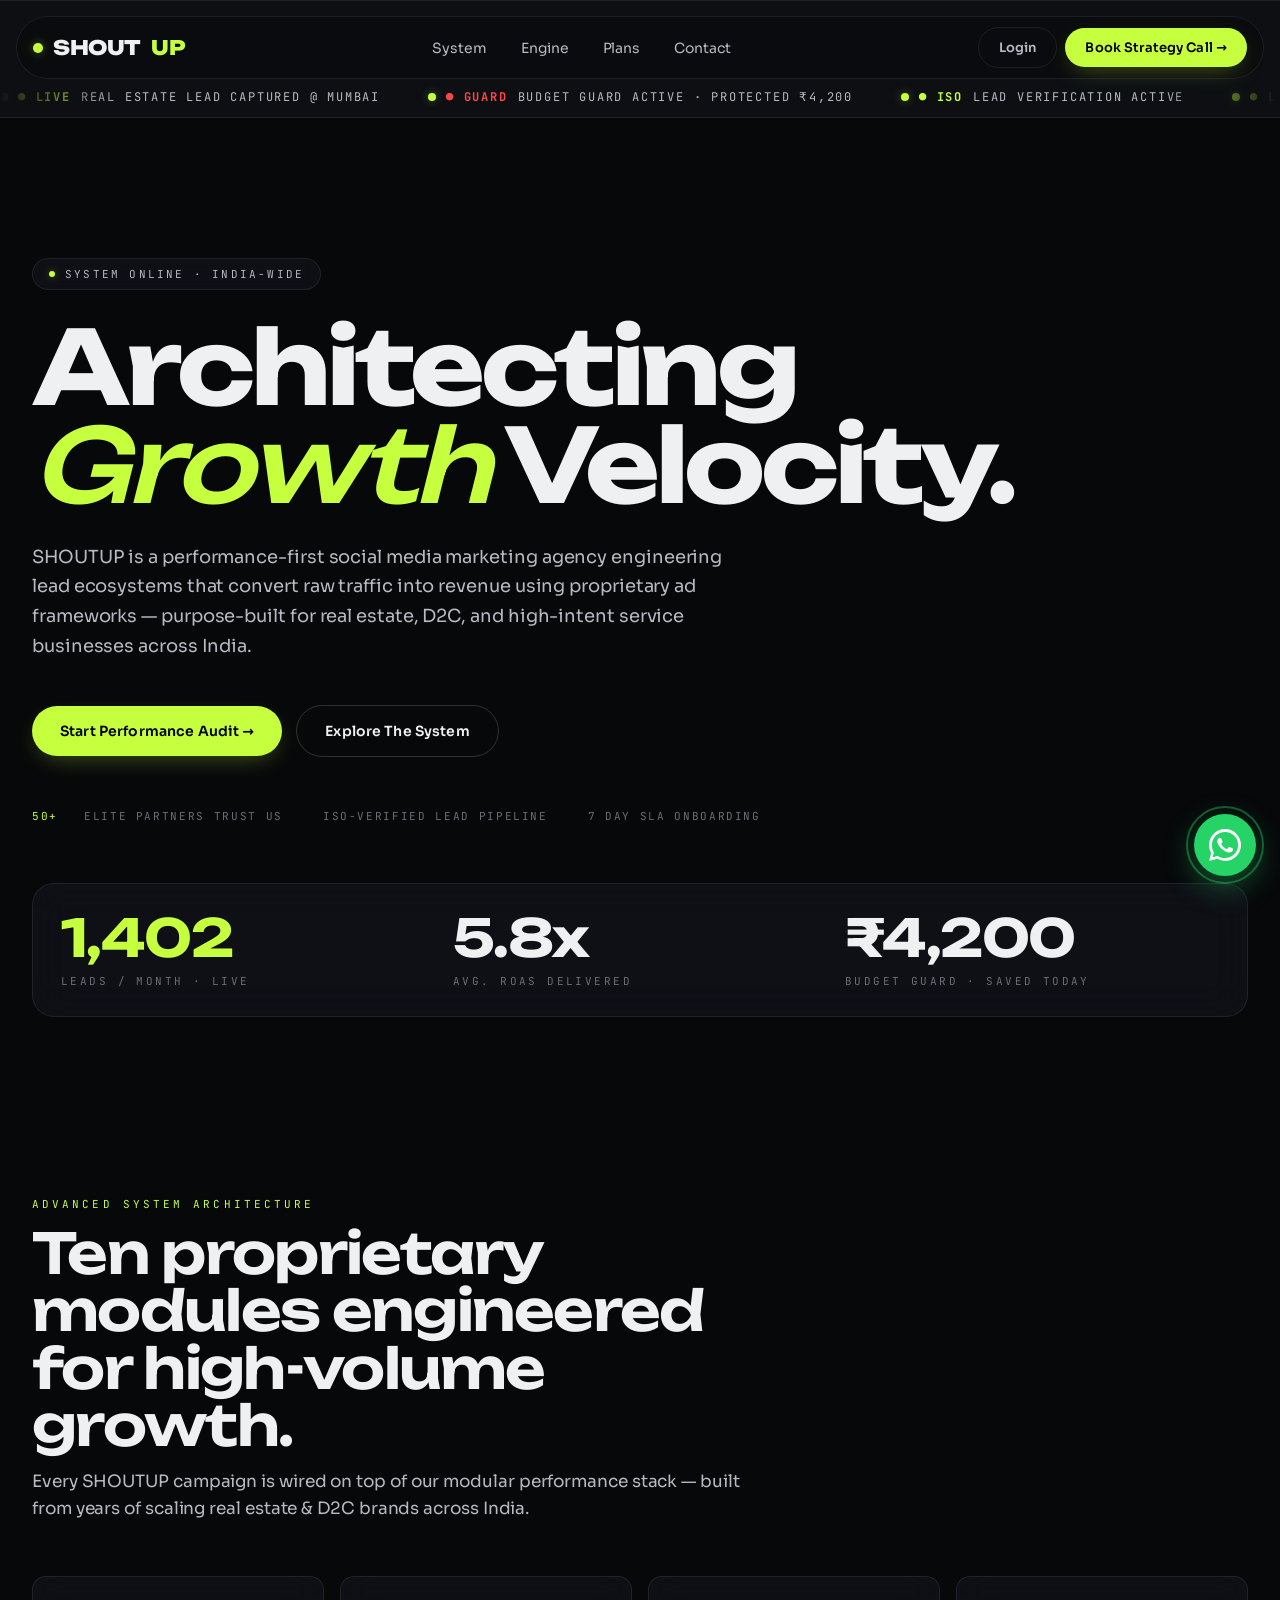
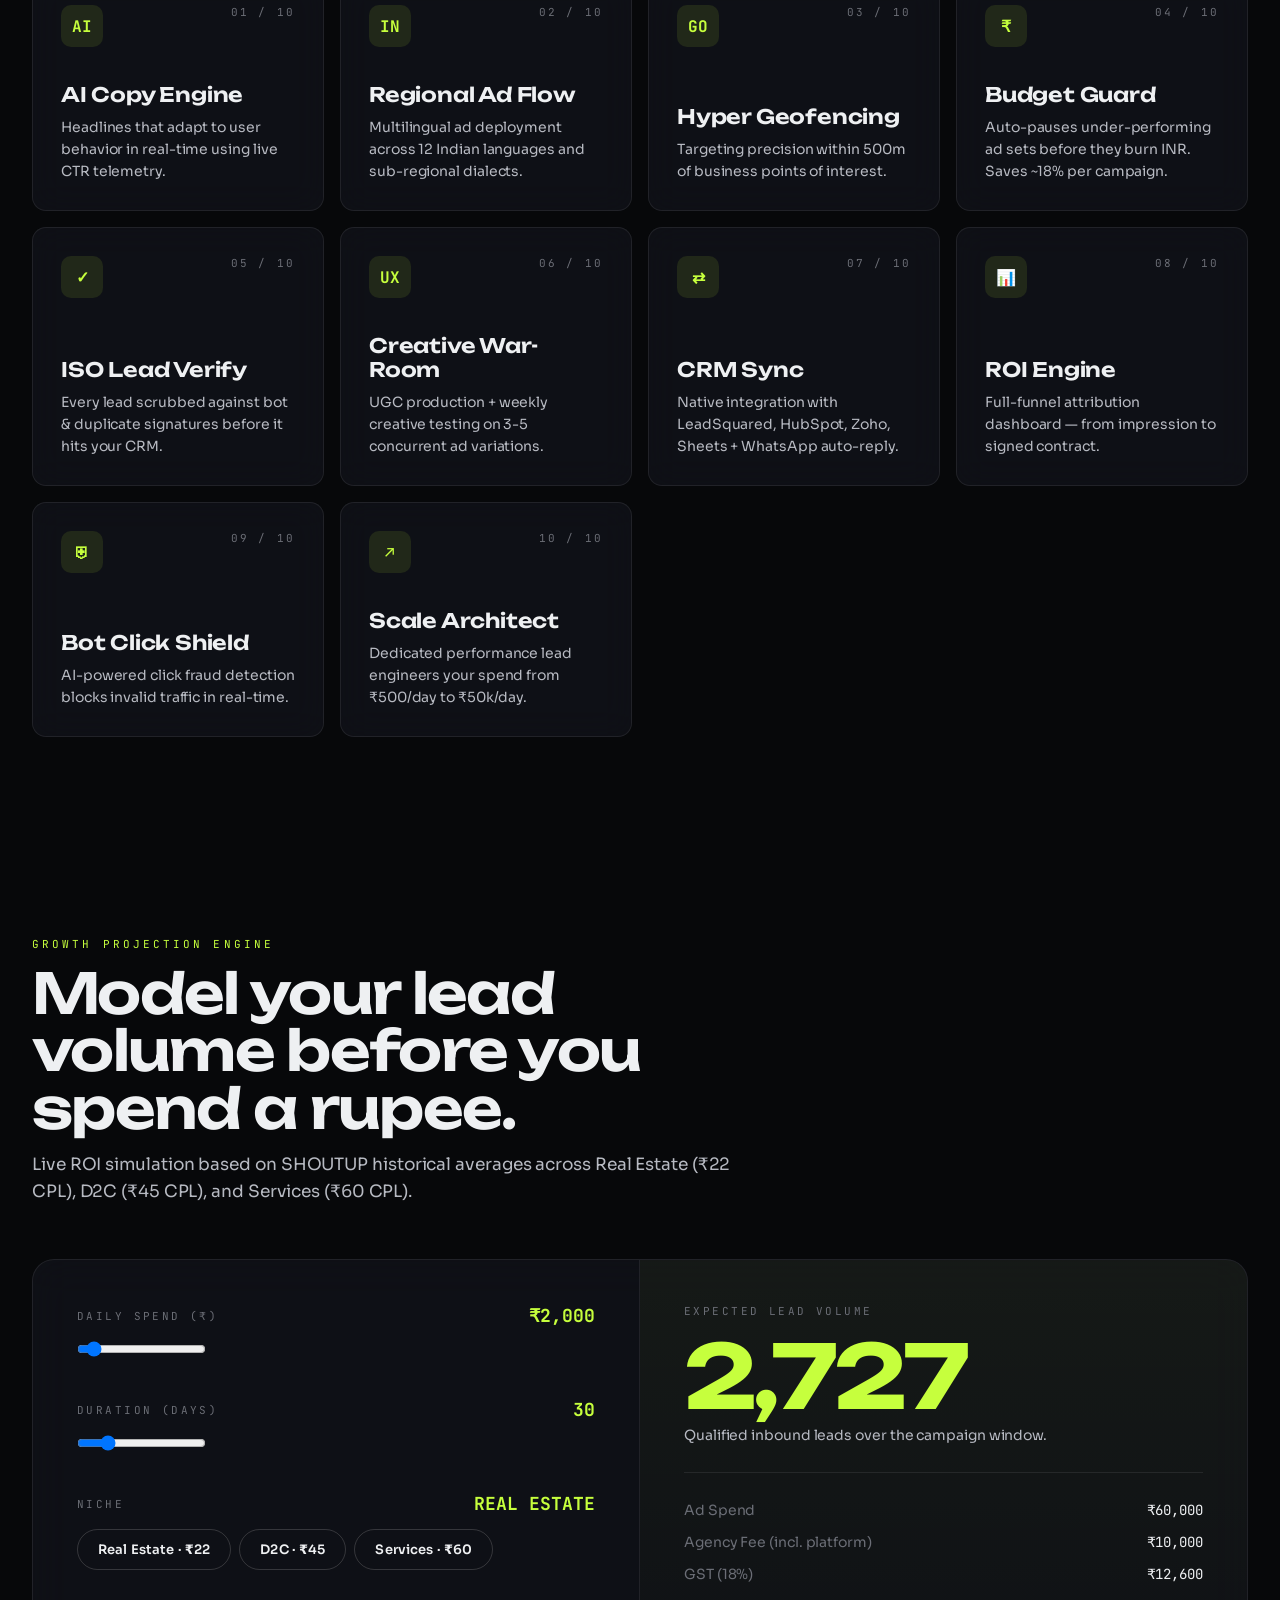
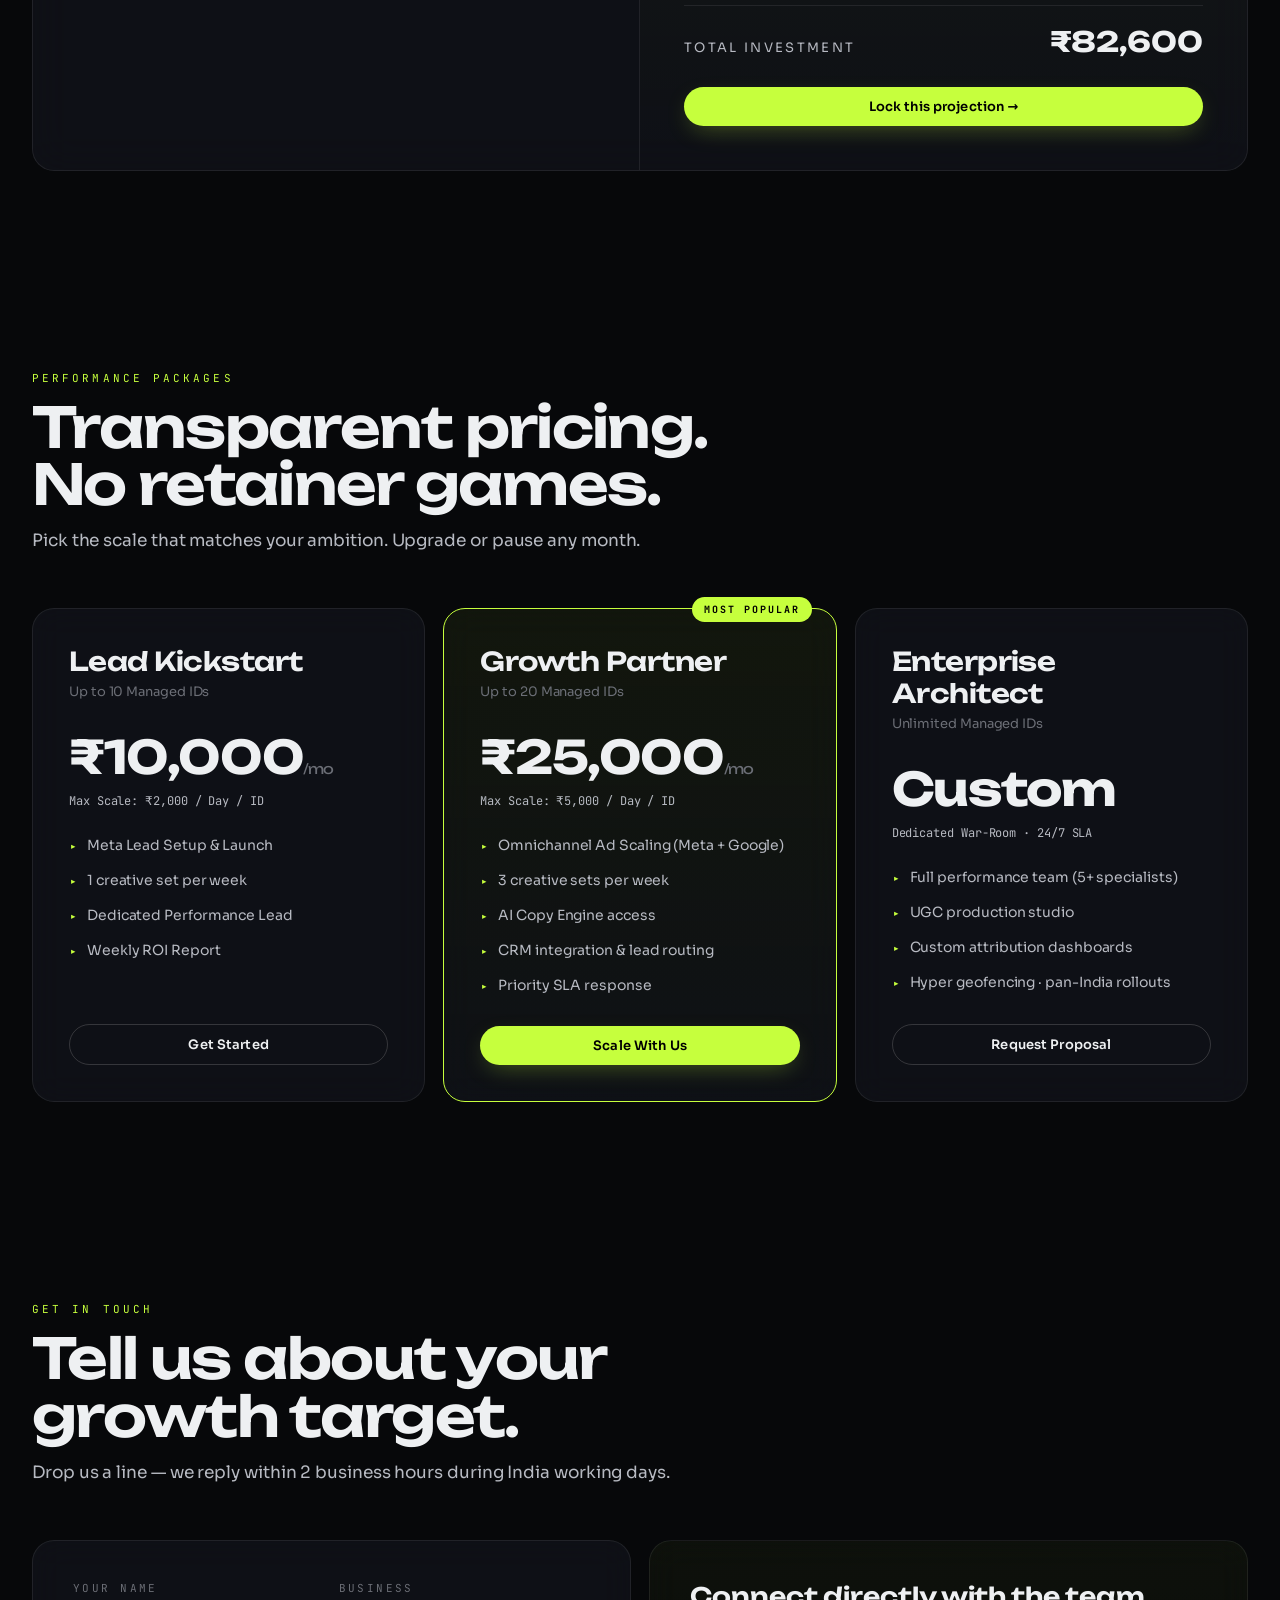
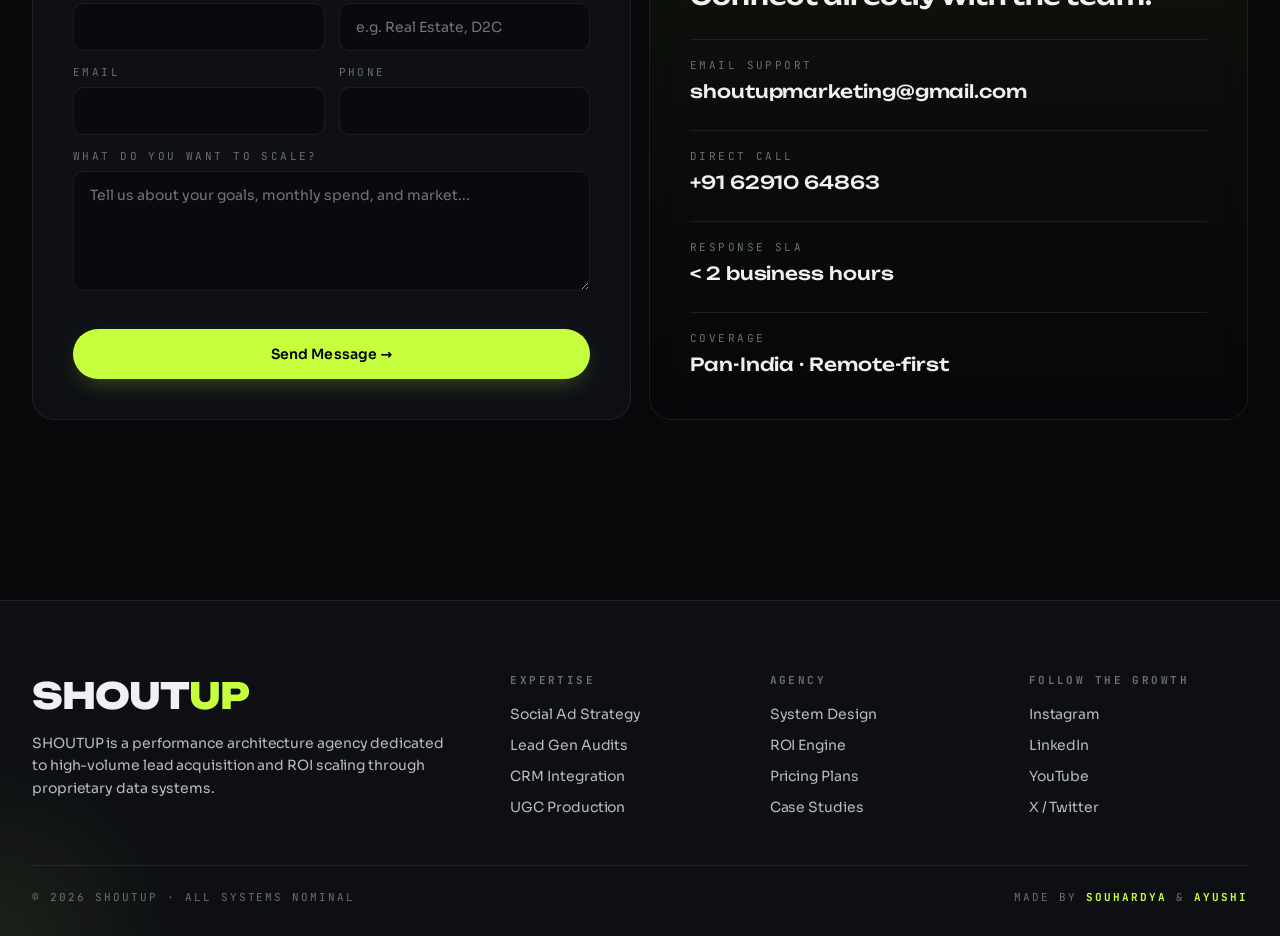
==== commit 60197481: "Add files via upload" ====
--- a/index.html
+++ b/index.html
@@ -1,272 +1,353 @@
 <!doctype html>
 <html lang="en">
 <head>
-    <meta charset="utf-8" />
-    <meta name="viewport" content="width=device-width, initial-scale=1" />
-    <meta name="theme-color" content="#030303" />
-    <title>ShoutUp — Performance Architecture Agency</title>
-    <meta name="description" content="ShoutUp is a performance architecture agency dedicated to high-volume lead acquisition and ROI scaling through proprietary data systems." />
-
-    <!-- Fonts -->
-    <link rel="preconnect" href="https://fonts.googleapis.com" />
-    <link rel="preconnect" href="https://fonts.gstatic.com" crossorigin />
-    <link rel="preconnect" href="https://api.fontshare.com" crossorigin />
-    <link href="https://api.fontshare.com/v2/css?f[]=clash-display@500,600,700&display=swap" rel="stylesheet" />
-    <link href="https://fonts.googleapis.com/css2?family=Outfit:wght@300;400;500;600&family=JetBrains+Mono:wght@400;500;600&display=swap" rel="stylesheet" />
-
-    <!-- Icons (Lucide) -->
-    <script src="https://unpkg.com/lucide@latest"></script>
-
-    <link rel="stylesheet" href="app.css" />
+<meta charset="utf-8" />
+<meta name="viewport" content="width=device-width, initial-scale=1" />
+<meta name="theme-color" content="#07080a" />
+<meta name="description" content="SHOUTUP — Performance-first social media marketing agency engineering lead ecosystems for real estate and growing businesses." />
+<title>SHOUTUP | Performance Architecture</title>
+
+<link rel="preconnect" href="https://fonts.googleapis.com" />
+<link rel="preconnect" href="https://fonts.gstatic.com" crossorigin />
+<link href="https://fonts.googleapis.com/css2?family=Unbounded:wght@400;500;600;700;800&family=Sora:wght@300;400;500;600;700&family=JetBrains+Mono:wght@400;500;700&display=swap" rel="stylesheet" />
+<link rel="stylesheet" href="style.css" />
+<script>
+  // Prevent React from mounting (index.html is the app).
+  window.__SHOUTUP__ = true;
+</script>
 </head>
 <body>
-    <!-- ========= HEADER ========= -->
-    <header id="site-header">
-        <div class="container header-inner">
-            <a href="#top" class="logo">
-                <span class="dot"></span>
-                <span>Shout<span class="accent">Up</span></span>
-            </a>
-            <nav class="nav-desktop">
-                <a href="#expertise">Expertise</a>
-                <a href="#agency">Agency</a>
-                <a href="#pricing">Pricing</a>
-                <a href="#case-studies">Case Studies</a>
-            </nav>
-            <a href="#contact" class="btn btn-primary header-cta">
-                Get in Touch <i data-lucide="arrow-up-right"></i>
-            </a>
-            <button id="menu-toggle" class="menu-toggle" aria-label="menu">
-                <i data-lucide="menu"></i>
-            </button>
-        </div>
-        <div id="mobile-menu" class="mobile-menu">
-            <a href="#expertise">Expertise</a>
-            <a href="#agency">Agency</a>
-            <a href="#pricing">Pricing</a>
-            <a href="#case-studies">Case Studies</a>
-            <a href="#contact" class="btn btn-primary">Get in Touch</a>
-        </div>
-    </header>
-
-    <!-- ========= HERO ========= -->
-    <section id="top" class="hero">
-        <div class="hero-bg">
-            <img src="https://images.unsplash.com/photo-1551771685-c367c9127a03?crop=entropy&cs=srgb&fm=jpg&q=85&w=2400" alt="" />
-            <div class="hero-overlay"></div>
-            <div class="grid-bg"></div>
-        </div>
-        <div class="container hero-inner">
-            <div class="kicker"><span class="line"></span>Follow The Growth</div>
-            <h1 class="hero-title">
-                Performance<br />
-                <span class="accent">Architecture</span><br />
-                Agency<span class="accent">.</span>
-            </h1>
-            <p class="hero-sub">
-                ShoutUp is dedicated to high-volume lead acquisition and ROI scaling
-                through proprietary data systems. We don't chase vanity metrics — we architect revenue.
-            </p>
-            <div class="hero-ctas">
-                <a href="#contact" class="btn btn-primary">
-                    Activate System <i data-lucide="arrow-right"></i>
-                </a>
-                <a href="#case-studies" class="btn btn-outline">
-                    <i data-lucide="play"></i> View Case Studies
-                </a>
-            </div>
-            <div class="hero-stats">
-                <div><div class="stat">₹42Cr+</div><div class="stat-label">Ad Spend Managed</div></div>
-                <div><div class="stat">380%</div><div class="stat-label">Avg ROAS</div></div>
-                <div><div class="stat">120+</div><div class="stat-label">Brands Scaled</div></div>
-                <div><div class="stat">24/7</div><div class="stat-label">Systems Active</div></div>
-            </div>
-        </div>
-    </section>
-
-    <!-- ========= MARQUEE ========= -->
-    <div class="marquee">
-        <div class="marquee-track" id="marquee-track"></div>
-    </div>
-
-    <!-- ========= EXPERTISE ========= -->
-    <section id="expertise" class="section">
-        <div class="container">
-            <div class="section-head">
-                <div>
-                    <div class="overline">[ 01 / Expertise ]</div>
-                    <h2>Built like an <span class="accent">operating system.</span></h2>
-                </div>
-                <p class="section-note">
-                    Four verticals. One compounding engine. Every service feeds
-                    the next — creative informs media, media informs CRM, CRM informs audits.
-                </p>
-            </div>
-            <div class="bento" id="expertise-grid"></div>
-        </div>
-    </section>
-
-    <!-- ========= AGENCY / SYSTEM ========= -->
-    <section id="agency" class="section section-alt">
-        <div class="container agency-grid">
-            <div class="agency-left">
-                <div class="overline">[ 02 / The Agency ]</div>
-                <h2>System Design & <span class="accent">ROI Engine.</span></h2>
-                <p class="section-note">
-                    We operate like a proprietary trading desk for marketing. Every rupee
-                    deployed is tracked, attributed, and optimised against a single
-                    north-star: profitable growth.
-                </p>
-                <ul class="features">
-                    <li><span class="icon-box"><i data-lucide="cpu"></i></span> Proprietary data pipelines</li>
-                    <li><span class="icon-box"><i data-lucide="zap"></i></span> Creative iteration cycles &lt; 72h</li>
-                    <li><span class="icon-box"><i data-lucide="line-chart"></i></span> LTV:CAC modelled weekly</li>
-                </ul>
-            </div>
-            <div class="terminal">
-                <div class="terminal-bar">
-                    <div class="lights"><span class="l red"></span><span class="l yellow"></span><span class="l green"></span></div>
-                    <span class="terminal-title">shoutup://roi-engine — LIVE</span>
-                    <span class="pulse"></span>
-                </div>
-                <div class="terminal-body">
-                    <div class="mono muted">$ shoutup run --scale</div>
-                    <div class="mono accent cursor-blink">&gt; Activating growth sequence...</div>
-                    <div class="metrics" id="metrics-grid"></div>
-                    <div class="chart">
-                        <div class="chart-label">Revenue · 30d</div>
-                        <div class="chart-bars" id="chart-bars"></div>
-                    </div>
-                </div>
-            </div>
-        </div>
-    </section>
-
-    <!-- ========= PRICING ========= -->
-    <section id="pricing" class="section">
-        <div class="container">
-            <div class="section-head">
-                <div>
-                    <div class="overline">[ 03 / Pricing Plans ]</div>
-                    <h2>Priced for <span class="accent">output.</span></h2>
-                </div>
-                <p class="section-note">
-                    Transparent. Performance-linked. No hidden retainers, no seat fees, no surprises.
-                </p>
-            </div>
-            <div class="pricing-grid" id="pricing-grid"></div>
-            <p class="pricing-note mono">
-                Custom enterprise plans available for ad spends &gt; ₹50L/mo —
-                <a href="#contact" class="accent underline">book a strategy call</a>.
-            </p>
-        </div>
-    </section>
-
-    <!-- ========= CASE STUDIES ========= -->
-    <section id="case-studies" class="section section-alt">
-        <div class="container">
-            <div class="overline">[ 04 / Case Studies ]</div>
-            <h2 class="section-title">Receipts, not <span class="accent">rhetoric.</span></h2>
-            <div class="cases" id="cases-list"></div>
-        </div>
-    </section>
-
-    <!-- ========= CONTACT ========= -->
-    <section id="contact" class="section">
-        <div class="container contact-grid">
-            <div>
-                <div class="overline">[ 05 / Get in Touch ]</div>
-                <h2>Let's <span class="accent">architect</span> your next growth cycle.</h2>
-                <p class="section-note">
-                    Drop the details. You'll get a Loom teardown of your current
-                    acquisition funnel within 48 hours — no obligations, no fluff.
-                </p>
-                <div class="info-card">
-                    <div class="info-head"><i data-lucide="mail" class="accent"></i> <span class="mono">Email Support</span></div>
-                    <a href="mailto:shoutupmarketing@gmail.com" class="info-value">shoutupmarketing@gmail.com</a>
-                </div>
-                <div class="info-card">
-                    <div class="info-head"><i data-lucide="phone" class="accent"></i> <span class="mono">Direct Call</span></div>
-                    <a href="tel:+916291064863" class="info-value">+91 6291 064 863</a>
-                </div>
-            </div>
-            <form id="contact-form" class="contact-form" novalidate>
-                <div class="form-row">
-                    <label>
-                        <span class="mono">Name *</span>
-                        <input type="text" name="name" placeholder="Rahul Sharma" />
-                    </label>
-                    <label>
-                        <span class="mono">Email *</span>
-                        <input type="email" name="email" placeholder="you@brand.com" />
-                    </label>
-                </div>
-                <label>
-                    <span class="mono">Company</span>
-                    <input type="text" name="company" placeholder="Your brand" />
-                </label>
-                <label>
-                    <span class="mono">Tell us about your growth goals *</span>
-                    <textarea name="message" rows="5" placeholder="Current ad spend, target CAC, markets, anything else..."></textarea>
-                </label>
-                <button type="submit" class="btn btn-primary">
-                    Deploy Message <i data-lucide="send"></i>
-                </button>
-            </form>
-        </div>
-    </section>
-
-    <!-- ========= FOOTER ========= -->
-    <footer class="footer">
-        <div class="container">
-            <div class="footer-top">
-                <div>
-                    <div class="status"><span class="pulse"></span><span class="mono accent">All Systems Nominal</span></div>
-                    <p class="footer-blurb">
-                        ShoutUp is a performance architecture agency dedicated to high-volume
-                        lead acquisition and ROI scaling through proprietary data systems.
-                    </p>
-                </div>
-                <div>
-                    <div class="mono label">Navigate</div>
-                    <ul class="footer-nav">
-                        <li><a href="#expertise">Expertise</a></li>
-                        <li><a href="#agency">Agency</a></li>
-                        <li><a href="#pricing">Pricing</a></li>
-                        <li><a href="#case-studies">Case Studies</a></li>
-                    </ul>
-                </div>
-                <div>
-                    <div class="mono label">Contact</div>
-                    <div class="mono sub-label">Email support</div>
-                    <a href="mailto:shoutupmarketing@gmail.com" class="footer-link">shoutupmarketing@gmail.com</a>
-                    <div class="mono sub-label" style="margin-top: 10px">Direct call</div>
-                    <a href="tel:+916291064863" class="footer-link">+91 6291 064 863</a>
-                </div>
-            </div>
-            <div class="wordmark">Shout<span class="accent">Up</span></div>
-            <div class="footer-bottom">
-                <p class="mono copyright">© <span id="year"></span> ShoutUp Performance Architecture. All Systems Nominal.</p>
-                <div class="footer-legal">
-                    <a href="#">Privacy Policy</a>
-                    <a href="#">Terms of Service</a>
-                </div>
-            </div>
-        </div>
-    </footer>
-
-    <!-- ========= WHATSAPP FLOATING ========= -->
-    <a id="whatsapp-btn"
-       href="https://wa.me/916291064863?text=Hi%20ShoutUp%2C%20I%20am%20interested%20in%20scaling%20with%20you"
-       target="_blank" rel="noopener noreferrer" aria-label="Chat on WhatsApp">
-        <span class="wa-glow"></span>
-        <span class="wa-core"><i data-lucide="message-circle"></i><span class="wa-dot"></span></span>
-        <span class="wa-tooltip mono">Chat on WhatsApp</span>
-    </a>
-
-    <!-- ========= TOASTS ========= -->
-    <div id="toast-root"></div>
-
-    <script src="app.js"></script>
+
+<!-- ============ LOADING SCREEN ============ -->
+<div id="loader">
+  <div class="loader-logo">SHOUT<span class="accent">UP</span></div>
+  <div class="loader-sub">Initializing Performance Architecture</div>
+  <div class="loader-bar-wrap"><div class="loader-bar" id="loader-bar"></div></div>
+  <div class="loader-credit">MADE BY <strong>SOUHARDYA</strong> &amp; <strong>AYUSHI</strong></div>
+</div>
+
+<!-- ============ BACKGROUND LAYERS ============ -->
+<div class="bg-grid"></div>
+<div class="bg-orb o1"></div>
+<div class="bg-orb o2"></div>
+<div class="bg-orb o3"></div>
+
+<!-- ============ NAV ============ -->
+<nav class="nav" id="nav" data-testid="main-nav">
+  <a href="#top" class="nav-brand" data-testid="brand-home">
+    <span class="dot"></span> SHOUT<span style="color:var(--accent)">UP</span>
+  </a>
+  <div class="nav-links">
+    <a href="#system" data-testid="nav-system">System</a>
+    <a href="#engine" data-testid="nav-engine">Engine</a>
+    <a href="#plans" data-testid="nav-plans">Plans</a>
+    <a href="#contact" data-testid="nav-contact">Contact</a>
+  </div>
+  <div class="nav-cta">
+    <button class="btn btn-ghost" id="open-login" data-testid="open-login-btn">Login</button>
+    <a href="#contact" class="btn btn-accent" data-testid="nav-cta-btn">Book Strategy Call →</a>
+  </div>
+</nav>
+
+<!-- ============ ROLLING NOTIFICATION TICKER ============ -->
+<div class="ticker" style="margin-top:0;padding-top:88px;" id="top">
+  <div class="ticker-track" id="ticker-track"></div>
+</div>
+
+<!-- ============ HERO ============ -->
+<section class="hero">
+  <div class="hero-pill reveal">
+    <span class="dot-live"></span> SYSTEM ONLINE · INDIA-WIDE
+  </div>
+  <h1 class="reveal">
+    Architecting<br />
+    <span class="accent">Growth</span> Velocity.
+  </h1>
+  <p class="sub reveal">
+    SHOUTUP is a performance-first social media marketing agency engineering lead ecosystems
+    that convert raw traffic into revenue using proprietary ad frameworks — purpose-built for
+    real estate, D2C, and high-intent service businesses across India.
+  </p>
+  <div class="hero-cta reveal">
+    <a href="#contact" class="btn btn-accent btn-lg" data-testid="hero-cta-primary">Start Performance Audit →</a>
+    <a href="#system" class="btn btn-outline btn-lg" data-testid="hero-cta-secondary">Explore The System</a>
+  </div>
+  <div class="hero-meta reveal">
+    <div><span style="color:var(--accent)">50+</span> &nbsp; Elite Partners Trust Us</div>
+    <div>ISO-Verified Lead Pipeline</div>
+    <div>7 Day SLA Onboarding</div>
+  </div>
+
+  <div class="hero-stats reveal">
+    <div class="hero-stat">
+      <div class="num accent" data-counter="1402">0</div>
+      <div class="lbl">Leads / Month · Live</div>
+    </div>
+    <div class="hero-stat">
+      <div class="num"><span data-counter="5.8" data-decimals="1">0</span>x</div>
+      <div class="lbl">Avg. ROAS Delivered</div>
+    </div>
+    <div class="hero-stat">
+      <div class="num">₹<span data-counter="4200">0</span></div>
+      <div class="lbl">Budget Guard · Saved Today</div>
+    </div>
+  </div>
+</section>
+
+<!-- ============ SYSTEM / MODULES ============ -->
+<section class="section" id="system">
+  <div class="section-head reveal">
+    <div class="eyebrow">Advanced System Architecture</div>
+    <h2>Ten proprietary modules engineered for high-volume growth.</h2>
+    <p>Every SHOUTUP campaign is wired on top of our modular performance stack — built from years of scaling real estate &amp; D2C brands across India.</p>
+  </div>
+  <div class="modules" id="modules"></div>
+</section>
+
+<!-- ============ ROI CALCULATOR ============ -->
+<section class="section" id="engine">
+  <div class="section-head reveal">
+    <div class="eyebrow">Growth Projection Engine</div>
+    <h2>Model your lead volume before you spend a rupee.</h2>
+    <p>Live ROI simulation based on SHOUTUP historical averages across Real Estate (₹22 CPL), D2C (₹45 CPL), and Services (₹60 CPL).</p>
+  </div>
+
+  <div class="roi-wrap reveal">
+    <div class="roi-left">
+      <div class="roi-field">
+        <label>Daily Spend (₹) <span class="value" id="roi-spend-val">2,000</span></label>
+        <input type="range" id="roi-spend" min="500" max="20000" step="100" value="2000" data-testid="roi-spend" />
+      </div>
+      <div class="roi-field">
+        <label>Duration (Days) <span class="value" id="roi-days-val">30</span></label>
+        <input type="range" id="roi-days" min="7" max="120" step="1" value="30" data-testid="roi-days" />
+      </div>
+      <div class="roi-field">
+        <label>Niche <span class="value" id="roi-niche-val">Real Estate</span></label>
+        <div style="display:flex;gap:8px;flex-wrap:wrap;">
+          <button class="btn btn-outline" data-niche="real-estate" data-cpl="22" data-testid="niche-real-estate">Real Estate · ₹22</button>
+          <button class="btn btn-outline" data-niche="d2c" data-cpl="45" data-testid="niche-d2c">D2C · ₹45</button>
+          <button class="btn btn-outline" data-niche="services" data-cpl="60" data-testid="niche-services">Services · ₹60</button>
+        </div>
+      </div>
+    </div>
+    <div class="roi-right">
+      <div class="roi-output">
+        <div class="lbl">Expected Lead Volume</div>
+        <div class="big" id="roi-leads">3,000</div>
+        <div class="sub">Qualified inbound leads over the campaign window.</div>
+      </div>
+      <div class="roi-divider"></div>
+      <div class="roi-row"><span>Ad Spend</span><span id="roi-adspend">₹60,000</span></div>
+      <div class="roi-row"><span>Agency Fee (incl. platform)</span><span id="roi-fee">₹0</span></div>
+      <div class="roi-row"><span>GST (18%)</span><span id="roi-gst">₹10,800</span></div>
+      <div class="roi-total"><span>Total Investment</span><span id="roi-total">₹70,800</span></div>
+      <a href="#contact" class="btn btn-accent" style="margin-top:28px;width:100%;justify-content:center;" data-testid="roi-cta">Lock this projection →</a>
+    </div>
+  </div>
+</section>
+
+<!-- ============ PRICING ============ -->
+<section class="section" id="plans">
+  <div class="section-head reveal">
+    <div class="eyebrow">Performance Packages</div>
+    <h2>Transparent pricing. No retainer games.</h2>
+    <p>Pick the scale that matches your ambition. Upgrade or pause any month.</p>
+  </div>
+  <div class="pricing">
+    <div class="plan reveal">
+      <h3>Lead Kickstart</h3>
+      <div class="ids">Up to 10 Managed IDs</div>
+      <div class="price">₹10,000<span>/mo</span></div>
+      <div class="max">Max Scale: ₹2,000 / Day / ID</div>
+      <ul>
+        <li><span class="tick">▸</span> Meta Lead Setup &amp; Launch</li>
+        <li><span class="tick">▸</span> 1 creative set per week</li>
+        <li><span class="tick">▸</span> Dedicated Performance Lead</li>
+        <li><span class="tick">▸</span> Weekly ROI Report</li>
+      </ul>
+      <a href="#contact" class="btn btn-outline" data-testid="plan-kickstart">Get Started</a>
+    </div>
+    <div class="plan featured reveal">
+      <div class="badge">Most Popular</div>
+      <h3>Growth Partner</h3>
+      <div class="ids">Up to 20 Managed IDs</div>
+      <div class="price">₹25,000<span>/mo</span></div>
+      <div class="max">Max Scale: ₹5,000 / Day / ID</div>
+      <ul>
+        <li><span class="tick">▸</span> Omnichannel Ad Scaling (Meta + Google)</li>
+        <li><span class="tick">▸</span> 3 creative sets per week</li>
+        <li><span class="tick">▸</span> AI Copy Engine access</li>
+        <li><span class="tick">▸</span> CRM integration &amp; lead routing</li>
+        <li><span class="tick">▸</span> Priority SLA response</li>
+      </ul>
+      <a href="#contact" class="btn btn-accent" data-testid="plan-growth">Scale With Us</a>
+    </div>
+    <div class="plan reveal">
+      <h3>Enterprise Architect</h3>
+      <div class="ids">Unlimited Managed IDs</div>
+      <div class="price">Custom</div>
+      <div class="max">Dedicated War-Room · 24/7 SLA</div>
+      <ul>
+        <li><span class="tick">▸</span> Full performance team (5+ specialists)</li>
+        <li><span class="tick">▸</span> UGC production studio</li>
+        <li><span class="tick">▸</span> Custom attribution dashboards</li>
+        <li><span class="tick">▸</span> Hyper geofencing · pan-India rollouts</li>
+      </ul>
+      <a href="#contact" class="btn btn-outline" data-testid="plan-enterprise">Request Proposal</a>
+    </div>
+  </div>
+</section>
+
+<!-- ============ CONTACT ============ -->
+<section class="section" id="contact">
+  <div class="section-head reveal">
+    <div class="eyebrow">Get In Touch</div>
+    <h2>Tell us about your growth target.</h2>
+    <p>Drop us a line — we reply within 2 business hours during India working days.</p>
+  </div>
+
+  <div class="contact-wrap">
+    <form class="contact-form reveal" id="contact-form" data-testid="contact-form">
+      <div class="form-row">
+        <div class="form-group">
+          <label>Your Name</label>
+          <input type="text" name="name" required data-testid="contact-name" />
+        </div>
+        <div class="form-group">
+          <label>Business</label>
+          <input type="text" name="business" placeholder="e.g. Real Estate, D2C" data-testid="contact-business" />
+        </div>
+      </div>
+      <div class="form-row">
+        <div class="form-group">
+          <label>Email</label>
+          <input type="email" name="email" required data-testid="contact-email" />
+        </div>
+        <div class="form-group">
+          <label>Phone</label>
+          <input type="tel" name="phone" data-testid="contact-phone" />
+        </div>
+      </div>
+      <div class="form-group">
+        <label>What do you want to scale?</label>
+        <textarea name="message" required placeholder="Tell us about your goals, monthly spend, and market..." data-testid="contact-message"></textarea>
+      </div>
+      <div class="form-msg" id="contact-msg" data-testid="contact-msg"></div>
+      <button type="submit" class="btn btn-accent btn-lg" style="width:100%;justify-content:center;margin-top:10px;" data-testid="contact-submit">Send Message →</button>
+    </form>
+
+    <div class="contact-info reveal">
+      <h3>Connect directly with the team.</h3>
+      <div class="info-row">
+        <div class="lbl">Email Support</div>
+        <div class="val"><a href="mailto:shoutupmarketing@gmail.com" data-testid="support-email">shoutupmarketing@gmail.com</a></div>
+      </div>
+      <div class="info-row">
+        <div class="lbl">Direct Call</div>
+        <div class="val"><a href="tel:+916291064863" data-testid="support-phone">+91 62910 64863</a></div>
+      </div>
+      <div class="info-row">
+        <div class="lbl">Response SLA</div>
+        <div class="val">&lt; 2 business hours</div>
+      </div>
+      <div class="info-row">
+        <div class="lbl">Coverage</div>
+        <div class="val">Pan-India · Remote-first</div>
+      </div>
+    </div>
+  </div>
+</section>
+
+<!-- ============ FOOTER ============ -->
+<footer>
+  <div class="foot-inner">
+    <div class="foot-brand">
+      <h3>SHOUT<span>UP</span></h3>
+      <p>SHOUTUP is a performance architecture agency dedicated to high-volume lead acquisition and ROI scaling through proprietary data systems.</p>
+    </div>
+    <div class="foot-col">
+      <h4>Expertise</h4>
+      <ul>
+        <li><a href="#system">Social Ad Strategy</a></li>
+        <li><a href="#system">Lead Gen Audits</a></li>
+        <li><a href="#system">CRM Integration</a></li>
+        <li><a href="#system">UGC Production</a></li>
+      </ul>
+    </div>
+    <div class="foot-col">
+      <h4>Agency</h4>
+      <ul>
+        <li><a href="#engine">System Design</a></li>
+        <li><a href="#engine">ROI Engine</a></li>
+        <li><a href="#plans">Pricing Plans</a></li>
+        <li><a href="#contact">Case Studies</a></li>
+      </ul>
+    </div>
+    <div class="foot-col">
+      <h4>Follow The Growth</h4>
+      <ul>
+        <li><a href="#">Instagram</a></li>
+        <li><a href="#">LinkedIn</a></li>
+        <li><a href="#">YouTube</a></li>
+        <li><a href="#">X / Twitter</a></li>
+      </ul>
+    </div>
+  </div>
+  <div class="foot-bottom">
+    <div>© 2026 SHOUTUP · All Systems Nominal</div>
+    <div class="credit">Made by <strong>SOUHARDYA</strong> &amp; <strong>AYUSHI</strong></div>
+  </div>
+</footer>
+
+<!-- ============ WHATSAPP FLOAT ============ -->
+<a class="wa-float" id="wa-float" data-testid="whatsapp-float"
+   href="https://wa.me/916291064863?text=I%20LOVE%20YOU"
+   target="_blank" rel="noopener noreferrer" aria-label="WhatsApp us">
+  <svg xmlns="http://www.w3.org/2000/svg" viewBox="0 0 24 24" fill="currentColor">
+    <path d="M20.52 3.48A11.94 11.94 0 0 0 12.02 0C5.39 0 .02 5.37.02 12c0 2.11.56 4.17 1.62 5.98L0 24l6.23-1.64A11.95 11.95 0 0 0 12.02 24C18.65 24 24 18.63 24 12c0-3.2-1.24-6.22-3.48-8.52zM12.02 21.82c-1.85 0-3.67-.5-5.26-1.44l-.38-.22-3.69.97.99-3.6-.25-.37A9.8 9.8 0 0 1 2.2 12c0-5.42 4.41-9.82 9.82-9.82 2.62 0 5.08 1.02 6.94 2.88a9.76 9.76 0 0 1 2.88 6.94c0 5.42-4.41 9.82-9.82 9.82zm5.39-7.35c-.29-.14-1.72-.85-1.99-.95-.27-.1-.47-.15-.66.15-.19.29-.76.95-.93 1.14-.17.19-.34.22-.63.07-.29-.14-1.22-.45-2.33-1.43-.86-.77-1.44-1.72-1.61-2.01-.17-.29-.02-.45.13-.6.13-.13.29-.34.44-.51.15-.17.19-.29.29-.48.1-.19.05-.36-.02-.51-.07-.14-.66-1.58-.9-2.17-.24-.58-.48-.5-.66-.51l-.56-.01c-.19 0-.5.07-.76.36-.27.29-1.01.99-1.01 2.41 0 1.42 1.04 2.8 1.19 2.99.14.19 2.05 3.13 4.97 4.38.7.3 1.24.48 1.66.62.7.22 1.33.19 1.83.11.56-.08 1.72-.7 1.97-1.38.24-.68.24-1.26.17-1.38-.07-.12-.26-.19-.55-.34z"/>
+  </svg>
+</a>
+
+<!-- ============ LOGIN / SIGNUP MODAL ============ -->
+<div class="modal-backdrop" id="auth-modal" data-testid="auth-modal">
+  <div class="modal">
+    <button class="close" id="auth-close" data-testid="auth-close">✕</button>
+    <h2 id="auth-title">Welcome back</h2>
+    <div class="sub" id="auth-sub">Sign in to access your SHOUTUP dashboard.</div>
+
+    <div class="tab-row">
+      <button class="tab active" data-tab="login" data-testid="auth-tab-login">Sign In</button>
+      <button class="tab" data-tab="register" data-testid="auth-tab-register">Create Account</button>
+    </div>
+
+    <form id="login-form" data-testid="login-form">
+      <div class="form-group">
+        <label>Email</label>
+        <input type="email" name="email" required data-testid="login-email" />
+      </div>
+      <div class="form-group">
+        <label>Password</label>
+        <input type="password" name="password" required data-testid="login-password" />
+      </div>
+      <div class="form-msg" id="login-msg" data-testid="login-msg"></div>
+      <button type="submit" class="btn btn-accent" style="width:100%;justify-content:center;margin-top:14px;" data-testid="login-submit">Sign In →</button>
+    </form>
+
+    <form id="register-form" style="display:none;" data-testid="register-form">
+      <div class="form-group"><label>Name</label><input type="text" name="name" required data-testid="reg-name" /></div>
+      <div class="form-group"><label>Email</label><input type="email" name="email" required data-testid="reg-email" /></div>
+      <div class="form-group"><label>Company</label><input type="text" name="company" data-testid="reg-company" /></div>
+      <div class="form-group"><label>Password</label><input type="password" name="password" required minlength="6" data-testid="reg-password" /></div>
+      <div class="form-msg" id="register-msg" data-testid="register-msg"></div>
+      <button type="submit" class="btn btn-accent" style="width:100%;justify-content:center;margin-top:14px;" data-testid="register-submit">Create Account →</button>
+    </form>
+  </div>
+</div>
+
+<!-- ============ TOAST STACK ============ -->
+<div class="toast-stack" id="toasts"></div>
+
+<script src="app.js"></script>
 </body>
 </html>
--- a/style.css
+++ b/style.css
@@ -0,0 +1,342 @@
+/* ============================================================
+   SHOUTUP — Performance Architecture
+   Dark theme, heavy animations, professional
+   ============================================================ */
+
+:root {
+  --bg-0: #07080a;
+  --bg-1: #0d0f13;
+  --bg-2: #13161c;
+  --surface: rgba(20, 23, 30, 0.6);
+  --surface-solid: #14171e;
+  --border: rgba(255, 255, 255, 0.08);
+  --border-strong: rgba(255, 255, 255, 0.16);
+  --text: #eef0f2;
+  --text-dim: #b7bac2;
+  --muted: #6b6e76;
+  --accent: #c6ff3d;         /* electric lime */
+  --accent-2: #ff4646;       /* fire red */
+  --accent-glow: rgba(198, 255, 61, 0.35);
+  --radius: 14px;
+  --radius-lg: 22px;
+  --fs-body: 'Sora', system-ui, -apple-system, sans-serif;
+  --fs-head: 'Unbounded', 'Sora', sans-serif;
+  --fs-mono: 'JetBrains Mono', ui-monospace, monospace;
+}
+
+* { box-sizing: border-box; margin: 0; padding: 0; }
+
+html, body { background: var(--bg-0); color: var(--text); font-family: var(--fs-body); font-weight: 400; letter-spacing: -0.005em; overflow-x: hidden; scroll-behavior: smooth; }
+body::selection { background: var(--accent); color: #000; }
+*::selection { background: var(--accent); color: #000; }
+
+img, svg { max-width: 100%; display: block; }
+a { color: inherit; text-decoration: none; }
+button { font-family: inherit; cursor: pointer; border: 0; background: transparent; color: inherit; }
+input, textarea, select { font-family: inherit; color: inherit; background: transparent; border: 0; outline: 0; }
+
+/* =============== LOADING SCREEN =============== */
+#loader {
+  position: fixed; inset: 0; z-index: 10000;
+  background: radial-gradient(1200px 600px at 50% -10%, rgba(198,255,61,0.15), transparent 60%), var(--bg-0);
+  display: flex; flex-direction: column; align-items: center; justify-content: center;
+  transition: opacity 0.8s ease, visibility 0.8s ease; padding: 24px;
+}
+#loader.hidden { opacity: 0; visibility: hidden; pointer-events: none; }
+.loader-logo {
+  font-family: var(--fs-head); font-weight: 800; font-size: clamp(44px, 9vw, 112px);
+  letter-spacing: -0.04em; line-height: 1; color: var(--text); position: relative;
+}
+.loader-logo span.accent { color: var(--accent); }
+.loader-logo::after {
+  content: ''; position: absolute; bottom: -14px; left: 0; height: 3px; width: 100%;
+  background: linear-gradient(90deg, transparent, var(--accent), transparent);
+  animation: loader-sweep 1.4s ease-in-out infinite;
+}
+@keyframes loader-sweep {
+  0% { transform: translateX(-100%); }
+  100% { transform: translateX(100%); }
+}
+.loader-sub { margin-top: 28px; font-family: var(--fs-mono); font-size: 12px; color: var(--muted); letter-spacing: 0.3em; text-transform: uppercase; }
+.loader-bar-wrap { width: min(320px, 80vw); height: 3px; background: rgba(255,255,255,0.08); margin-top: 18px; overflow: hidden; border-radius: 999px; }
+.loader-bar { height: 100%; width: 0%; background: var(--accent); box-shadow: 0 0 18px var(--accent-glow); transition: width 0.2s ease; }
+.loader-credit {
+  position: absolute; bottom: 28px; left: 0; right: 0; text-align: center;
+  font-family: var(--fs-mono); font-size: 11px; letter-spacing: 0.35em; color: var(--muted);
+}
+.loader-credit strong { color: var(--accent); font-weight: 700; }
+
+/* =============== BACKGROUND =============== */
+.bg-grid {
+  position: fixed; inset: 0; z-index: -2;
+  background-image:
+    linear-gradient(rgba(255,255,255,0.035) 1px, transparent 1px),
+    linear-gradient(90deg, rgba(255,255,255,0.035) 1px, transparent 1px);
+  background-size: 44px 44px;
+  mask-image: radial-gradient(ellipse 80% 60% at 50% 0%, #000 30%, transparent 80%);
+}
+.bg-orb {
+  position: fixed; z-index: -1; border-radius: 50%; filter: blur(80px); opacity: 0.55; pointer-events: none;
+}
+.bg-orb.o1 { width: 520px; height: 520px; top: -140px; left: -120px; background: radial-gradient(circle, rgba(198,255,61,0.35), transparent 70%); animation: float1 18s ease-in-out infinite; }
+.bg-orb.o2 { width: 420px; height: 420px; top: 40%; right: -120px; background: radial-gradient(circle, rgba(255,70,70,0.25), transparent 70%); animation: float2 22s ease-in-out infinite; }
+.bg-orb.o3 { width: 380px; height: 380px; bottom: -140px; left: 30%; background: radial-gradient(circle, rgba(80,130,255,0.22), transparent 70%); animation: float1 26s ease-in-out infinite reverse; }
+@keyframes float1 { 0%,100% { transform: translate(0,0); } 50% { transform: translate(60px, 40px); } }
+@keyframes float2 { 0%,100% { transform: translate(0,0); } 50% { transform: translate(-80px, -60px); } }
+
+/* =============== NAV =============== */
+.nav {
+  position: fixed; top: 16px; left: 50%; transform: translateX(-50%);
+  width: min(1280px, calc(100vw - 32px)); z-index: 100;
+  background: rgba(10, 11, 14, 0.7); backdrop-filter: blur(20px); -webkit-backdrop-filter: blur(20px);
+  border: 1px solid var(--border); border-radius: 999px; padding: 10px 16px;
+  display: flex; align-items: center; justify-content: space-between; gap: 16px;
+  transition: transform 0.4s ease, box-shadow 0.4s ease;
+}
+.nav.elevated { box-shadow: 0 10px 40px rgba(0,0,0,0.5); }
+.nav-brand { display: flex; align-items: center; gap: 10px; font-family: var(--fs-head); font-weight: 800; font-size: 20px; letter-spacing: -0.02em; }
+.nav-brand .dot { width: 10px; height: 10px; border-radius: 50%; background: var(--accent); box-shadow: 0 0 10px var(--accent-glow); animation: pulse 1.6s ease-in-out infinite; }
+@keyframes pulse { 0%,100% { transform: scale(1); opacity:1 } 50% { transform: scale(1.4); opacity:0.6 } }
+.nav-links { display: flex; align-items: center; gap: 6px; }
+.nav-links a { padding: 10px 14px; font-size: 14px; color: var(--text-dim); border-radius: 999px; transition: color 0.25s, background-color 0.25s; }
+.nav-links a:hover { color: var(--text); background: rgba(255,255,255,0.04); }
+.nav-cta { display: flex; gap: 8px; align-items: center; }
+
+.btn { display: inline-flex; align-items: center; gap: 10px; padding: 11px 20px; border-radius: 999px; font-size: 13px; font-weight: 600; letter-spacing: 0.01em; transition: transform 0.25s, background-color 0.25s, color 0.25s, box-shadow 0.25s; white-space: nowrap; }
+.btn-ghost { color: var(--text-dim); border: 1px solid var(--border); }
+.btn-ghost:hover { color: var(--text); border-color: var(--border-strong); background: rgba(255,255,255,0.03); }
+.btn-accent { background: var(--accent); color: #000; box-shadow: 0 8px 24px -8px var(--accent-glow); }
+.btn-accent:hover { transform: translateY(-2px); box-shadow: 0 14px 32px -8px var(--accent-glow); }
+.btn-outline { color: var(--text); border: 1px solid var(--border-strong); }
+.btn-outline:hover { background: rgba(255,255,255,0.04); }
+.btn-lg { padding: 16px 28px; font-size: 14px; }
+
+.nav-burger { display: none; width: 40px; height: 40px; border-radius: 50%; border: 1px solid var(--border); align-items: center; justify-content: center; }
+
+/* =============== ROLLING NOTIFICATION STRIP =============== */
+.ticker {
+  position: relative; overflow: hidden; background: var(--bg-1);
+  border-top: 1px solid var(--border); border-bottom: 1px solid var(--border);
+  padding: 12px 0; margin-top: 0;
+}
+.ticker::before, .ticker::after {
+  content: ''; position: absolute; top: 0; bottom: 0; width: 120px; z-index: 2; pointer-events: none;
+}
+.ticker::before { left: 0; background: linear-gradient(90deg, var(--bg-1), transparent); }
+.ticker::after { right: 0; background: linear-gradient(-90deg, var(--bg-1), transparent); }
+.ticker-track { display: flex; gap: 48px; animation: ticker 40s linear infinite; white-space: nowrap; width: max-content; }
+.ticker-item { display: inline-flex; align-items: center; gap: 10px; font-family: var(--fs-mono); font-size: 12px; text-transform: uppercase; letter-spacing: 0.15em; color: var(--text-dim); }
+.ticker-item .dot-live { width: 8px; height: 8px; border-radius: 50%; background: var(--accent); box-shadow: 0 0 10px var(--accent-glow); animation: pulse 1.2s ease-in-out infinite; }
+.ticker-item .tag { color: var(--accent); font-weight: 700; }
+.ticker-item .tag-red { color: var(--accent-2); font-weight: 700; }
+@keyframes ticker { from { transform: translateX(0); } to { transform: translateX(-50%); } }
+
+/* =============== HERO =============== */
+.hero { padding: 140px 32px 80px; max-width: 1280px; margin: 0 auto; position: relative; }
+.hero-pill { display: inline-flex; align-items: center; gap: 10px; padding: 8px 16px; border: 1px solid var(--border); border-radius: 999px; font-family: var(--fs-mono); font-size: 11px; color: var(--text-dim); text-transform: uppercase; letter-spacing: 0.2em; background: var(--surface); backdrop-filter: blur(10px); }
+.hero-pill .dot-live { width: 6px; height: 6px; border-radius: 50%; background: var(--accent); box-shadow: 0 0 8px var(--accent-glow); animation: pulse 1.6s ease-in-out infinite; }
+
+.hero h1 { font-family: var(--fs-head); font-weight: 700; font-size: clamp(44px, 8vw, 112px); line-height: 0.96; letter-spacing: -0.04em; margin-top: 28px; }
+.hero h1 .accent { color: var(--accent); font-style: italic; font-weight: 500; }
+.hero h1 .strike { position: relative; display: inline-block; }
+.hero h1 .strike::before { content: ''; position: absolute; left: -4%; right: -4%; top: 52%; height: 8px; background: var(--accent-2); transform: scaleX(0); transform-origin: left; animation: strike 1.1s cubic-bezier(0.65,0,0.35,1) 1.2s forwards; }
+@keyframes strike { to { transform: scaleX(1); } }
+
+.hero p.sub { margin-top: 28px; max-width: 720px; font-size: clamp(15px, 1.5vw, 18px); color: var(--text-dim); line-height: 1.65; }
+
+.hero-cta { margin-top: 44px; display: flex; flex-wrap: wrap; gap: 14px; align-items: center; }
+.hero-meta { margin-top: 52px; display: flex; flex-wrap: wrap; gap: 40px; align-items: center; color: var(--muted); font-family: var(--fs-mono); font-size: 11px; letter-spacing: 0.15em; text-transform: uppercase; }
+
+.hero-stats {
+  margin-top: 60px; display: grid; grid-template-columns: repeat(3, 1fr); gap: 18px;
+  border: 1px solid var(--border); border-radius: var(--radius-lg); padding: 28px; background: var(--surface); backdrop-filter: blur(20px);
+}
+.hero-stat .num { font-family: var(--fs-head); font-weight: 700; font-size: clamp(32px, 4.2vw, 52px); line-height: 1; letter-spacing: -0.03em; }
+.hero-stat .num.accent { color: var(--accent); }
+.hero-stat .lbl { margin-top: 10px; font-family: var(--fs-mono); font-size: 11px; color: var(--muted); letter-spacing: 0.22em; text-transform: uppercase; }
+.hero-stat .spark { margin-top: 14px; height: 26px; }
+
+/* =============== SECTION PRIMITIVES =============== */
+.section { padding: 100px 32px; max-width: 1280px; margin: 0 auto; position: relative; }
+.section-head { display: flex; flex-direction: column; gap: 14px; max-width: 720px; margin-bottom: 54px; }
+.eyebrow { font-family: var(--fs-mono); font-size: 11px; color: var(--accent); letter-spacing: 0.28em; text-transform: uppercase; }
+.section-head h2 { font-family: var(--fs-head); font-weight: 600; font-size: clamp(32px, 4.6vw, 56px); line-height: 1.02; letter-spacing: -0.03em; }
+.section-head p { font-size: clamp(14px, 1.4vw, 17px); color: var(--text-dim); line-height: 1.6; }
+
+/* =============== MODULES / CAPABILITIES =============== */
+.modules { display: grid; grid-template-columns: repeat(4, 1fr); gap: 16px; }
+.module {
+  position: relative; border: 1px solid var(--border); border-radius: var(--radius);
+  padding: 28px; background: var(--surface); backdrop-filter: blur(16px);
+  transition: transform 0.4s cubic-bezier(0.2,0.8,0.2,1), border-color 0.3s, background-color 0.3s;
+  overflow: hidden; min-height: 220px; display: flex; flex-direction: column; justify-content: space-between;
+}
+.module::before { content: ''; position: absolute; inset: 0; background: radial-gradient(300px 200px at var(--mx,50%) var(--my,50%), rgba(198,255,61,0.12), transparent 70%); opacity: 0; transition: opacity 0.4s; pointer-events: none; }
+.module:hover { transform: translateY(-6px); border-color: var(--border-strong); }
+.module:hover::before { opacity: 1; }
+.module .num { font-family: var(--fs-mono); font-size: 11px; color: var(--muted); letter-spacing: 0.2em; }
+.module h3 { font-family: var(--fs-head); font-weight: 600; font-size: 20px; line-height: 1.2; letter-spacing: -0.01em; margin-top: 36px; }
+.module p { color: var(--text-dim); font-size: 14px; line-height: 1.55; margin-top: 10px; }
+.module .icon { width: 42px; height: 42px; border-radius: 10px; background: rgba(198,255,61,0.1); color: var(--accent); display: flex; align-items: center; justify-content: center; font-family: var(--fs-mono); font-weight: 700; }
+
+/* =============== ROI CALCULATOR =============== */
+.roi-wrap {
+  display: grid; grid-template-columns: 1fr 1fr; gap: 0; border: 1px solid var(--border);
+  border-radius: var(--radius-lg); overflow: hidden; background: var(--surface); backdrop-filter: blur(20px);
+}
+.roi-left { padding: 44px; border-right: 1px solid var(--border); }
+.roi-right { padding: 44px; background: linear-gradient(180deg, rgba(198,255,61,0.04), transparent); }
+.roi-field { margin-bottom: 36px; }
+.roi-field label { display: flex; justify-content: space-between; align-items: center; font-family: var(--fs-mono); font-size: 11px; color: var(--muted); letter-spacing: 0.22em; text-transform: uppercase; margin-bottom: 14px; }
+.roi-field label .value { color: var(--accent); font-weight: 700; font-size: 18px; letter-spacing: 0; }
+.roi-field input[type=\"range\"] { width: 100%; -webkit-appearance: none; appearance: none; height: 4px; background: rgba(255,255,255,0.08); border-radius: 999px; outline: none; }
+.roi-field input[type=\"range\"]::-webkit-slider-thumb { -webkit-appearance: none; appearance: none; width: 22px; height: 22px; border-radius: 50%; background: var(--accent); box-shadow: 0 0 0 6px rgba(198,255,61,0.15); cursor: pointer; transition: transform 0.2s; }
+.roi-field input[type=\"range\"]::-webkit-slider-thumb:hover { transform: scale(1.15); }
+.roi-field input[type=\"range\"]::-moz-range-thumb { width: 22px; height: 22px; border-radius: 50%; background: var(--accent); border: 0; cursor: pointer; }
+
+.roi-output .lbl { font-family: var(--fs-mono); font-size: 11px; color: var(--muted); letter-spacing: 0.22em; text-transform: uppercase; }
+.roi-output .big { font-family: var(--fs-head); font-weight: 700; font-size: clamp(48px, 7vw, 88px); line-height: 1; letter-spacing: -0.04em; color: var(--accent); margin: 14px 0 6px; }
+.roi-output .sub { color: var(--text-dim); font-size: 14px; }
+.roi-divider { height: 1px; background: var(--border); margin: 28px 0; }
+.roi-row { display: flex; justify-content: space-between; align-items: baseline; margin-bottom: 14px; font-size: 14px; }
+.roi-row span:first-child { color: var(--muted); }
+.roi-row span:last-child { color: var(--text); font-family: var(--fs-mono); }
+.roi-total { display: flex; justify-content: space-between; align-items: baseline; padding-top: 18px; border-top: 1px solid var(--border); margin-top: 22px; }
+.roi-total span:first-child { color: var(--text-dim); font-size: 13px; text-transform: uppercase; letter-spacing: 0.18em; }
+.roi-total span:last-child { font-family: var(--fs-head); font-weight: 700; font-size: 28px; }
+
+/* =============== PRICING =============== */
+.pricing { display: grid; grid-template-columns: repeat(3, 1fr); gap: 18px; }
+.plan {
+  position: relative; border: 1px solid var(--border); border-radius: var(--radius-lg);
+  padding: 36px; background: var(--surface); backdrop-filter: blur(16px);
+  transition: transform 0.4s cubic-bezier(0.2,0.8,0.2,1), border-color 0.3s;
+  display: flex; flex-direction: column; min-height: 480px;
+}
+.plan:hover { transform: translateY(-8px); border-color: var(--border-strong); }
+.plan.featured { border-color: var(--accent); background: linear-gradient(180deg, rgba(198,255,61,0.06), var(--surface)); }
+.plan .badge { position: absolute; top: -12px; right: 24px; background: var(--accent); color: #000; padding: 6px 12px; border-radius: 999px; font-family: var(--fs-mono); font-size: 10px; text-transform: uppercase; letter-spacing: 0.2em; font-weight: 700; }
+.plan h3 { font-family: var(--fs-head); font-weight: 600; font-size: 26px; letter-spacing: -0.02em; }
+.plan .ids { color: var(--muted); font-size: 13px; margin-top: 6px; }
+.plan .price { font-family: var(--fs-head); font-weight: 700; font-size: 46px; letter-spacing: -0.03em; margin-top: 28px; }
+.plan .price span { font-size: 14px; color: var(--muted); font-weight: 400; }
+.plan .max { font-family: var(--fs-mono); font-size: 12px; color: var(--text-dim); margin-top: 8px; }
+.plan ul { list-style: none; margin-top: 26px; display: flex; flex-direction: column; gap: 12px; flex: 1; }
+.plan li { display: flex; gap: 10px; align-items: flex-start; font-size: 14px; color: var(--text-dim); line-height: 1.5; }
+.plan li .tick { color: var(--accent); font-family: var(--fs-mono); margin-top: 2px; }
+.plan .btn { margin-top: 28px; width: 100%; justify-content: center; }
+
+/* =============== CONTACT =============== */
+.contact-wrap { display: grid; grid-template-columns: 1fr 1fr; gap: 18px; }
+.contact-form, .contact-info { border: 1px solid var(--border); border-radius: var(--radius-lg); padding: 40px; background: var(--surface); backdrop-filter: blur(16px); }
+.contact-info { display: flex; flex-direction: column; gap: 28px; background: linear-gradient(180deg, rgba(198,255,61,0.04), transparent); }
+.contact-info h3 { font-family: var(--fs-head); font-size: 24px; font-weight: 600; }
+.info-row { border-top: 1px solid var(--border); padding-top: 18px; }
+.info-row .lbl { font-family: var(--fs-mono); font-size: 11px; color: var(--muted); letter-spacing: 0.22em; text-transform: uppercase; margin-bottom: 8px; }
+.info-row .val { font-family: var(--fs-head); font-size: 18px; font-weight: 500; }
+.info-row a:hover { color: var(--accent); }
+
+.form-row { display: grid; grid-template-columns: 1fr 1fr; gap: 14px; margin-bottom: 14px; }
+.form-group { display: flex; flex-direction: column; gap: 8px; }
+.form-group label { font-family: var(--fs-mono); font-size: 11px; color: var(--muted); letter-spacing: 0.22em; text-transform: uppercase; }
+.form-group input, .form-group textarea {
+  background: rgba(0,0,0,0.35); border: 1px solid var(--border); padding: 14px 16px; border-radius: 10px;
+  font-size: 14px; color: var(--text); transition: border-color 0.25s, background-color 0.25s;
+}
+.form-group input:focus, .form-group textarea:focus { border-color: var(--accent); background: rgba(0,0,0,0.5); }
+.form-group textarea { min-height: 120px; resize: vertical; }
+.form-msg { font-family: var(--fs-mono); font-size: 12px; margin-top: 10px; min-height: 18px; }
+.form-msg.ok { color: var(--accent); }
+.form-msg.err { color: var(--accent-2); }
+
+/* =============== FOOTER =============== */
+footer { background: var(--bg-1); border-top: 1px solid var(--border); padding: 72px 32px 32px; margin-top: 80px; }
+.foot-inner { max-width: 1280px; margin: 0 auto; display: grid; grid-template-columns: 2fr 1fr 1fr 1fr; gap: 40px; }
+.foot-brand h3 { font-family: var(--fs-head); font-weight: 800; font-size: 36px; letter-spacing: -0.03em; }
+.foot-brand h3 span { color: var(--accent); }
+.foot-brand p { color: var(--text-dim); margin-top: 14px; max-width: 420px; font-size: 14px; line-height: 1.6; }
+.foot-col h4 { font-family: var(--fs-mono); font-size: 11px; letter-spacing: 0.22em; text-transform: uppercase; color: var(--muted); margin-bottom: 16px; }
+.foot-col ul { list-style: none; display: flex; flex-direction: column; gap: 10px; }
+.foot-col a { color: var(--text-dim); font-size: 14px; transition: color 0.25s; }
+.foot-col a:hover { color: var(--accent); }
+.foot-bottom { max-width: 1280px; margin: 48px auto 0; padding-top: 24px; border-top: 1px solid var(--border); display: flex; justify-content: space-between; font-family: var(--fs-mono); font-size: 11px; color: var(--muted); letter-spacing: 0.18em; text-transform: uppercase; flex-wrap: wrap; gap: 12px; }
+.foot-bottom .credit strong { color: var(--accent); }
+
+/* =============== WHATSAPP FLOAT =============== */
+.wa-float {
+  position: fixed; bottom: 24px; right: 24px; z-index: 90;
+  width: 62px; height: 62px; border-radius: 50%; background: #25D366;
+  display: flex; align-items: center; justify-content: center;
+  box-shadow: 0 10px 30px rgba(37,211,102,0.4); transition: transform 0.3s;
+  animation: wa-bob 3s ease-in-out infinite;
+}
+.wa-float::before { content: ''; position: absolute; inset: -8px; border-radius: 50%; border: 2px solid rgba(37,211,102,0.4); animation: wa-ring 2s ease-out infinite; }
+.wa-float:hover { transform: scale(1.08); }
+.wa-float svg { width: 32px; height: 32px; color: #fff; }
+@keyframes wa-bob { 0%,100% { transform: translateY(0);} 50% { transform: translateY(-4px);} }
+@keyframes wa-ring { 0% { transform: scale(1); opacity: 0.8; } 100% { transform: scale(1.4); opacity: 0; } }
+
+/* =============== MODAL =============== */
+.modal-backdrop { position: fixed; inset: 0; background: rgba(0,0,0,0.75); backdrop-filter: blur(8px); z-index: 200; display: none; align-items: center; justify-content: center; padding: 24px; }
+.modal-backdrop.open { display: flex; animation: fade 0.25s ease; }
+@keyframes fade { from { opacity: 0; } to { opacity: 1; } }
+.modal {
+  width: min(460px, 100%); background: var(--bg-1); border: 1px solid var(--border-strong);
+  border-radius: var(--radius-lg); padding: 36px; position: relative;
+  animation: modal-in 0.35s cubic-bezier(0.2,0.8,0.2,1);
+}
+@keyframes modal-in { from { transform: translateY(20px) scale(0.96); opacity: 0; } to { transform: translateY(0) scale(1); opacity: 1; } }
+.modal .close { position: absolute; top: 18px; right: 18px; width: 36px; height: 36px; border-radius: 50%; border: 1px solid var(--border); display: flex; align-items: center; justify-content: center; color: var(--text-dim); transition: color 0.25s, border-color 0.25s; }
+.modal .close:hover { color: var(--accent); border-color: var(--accent); }
+.modal h2 { font-family: var(--fs-head); font-size: 26px; font-weight: 600; letter-spacing: -0.02em; }
+.modal .sub { color: var(--text-dim); font-size: 13px; margin-top: 8px; margin-bottom: 24px; }
+.modal .tab-row { display: flex; border: 1px solid var(--border); border-radius: 999px; padding: 4px; margin-bottom: 24px; }
+.modal .tab { flex: 1; padding: 10px; font-size: 13px; color: var(--text-dim); border-radius: 999px; font-weight: 500; transition: background-color 0.25s, color 0.25s; }
+.modal .tab.active { background: var(--accent); color: #000; }
+.modal .form-group { margin-bottom: 14px; }
+
+/* =============== TOASTS =============== */
+.toast-stack { position: fixed; top: 90px; right: 24px; z-index: 300; display: flex; flex-direction: column; gap: 10px; pointer-events: none; max-width: 340px; }
+.toast {
+  background: var(--bg-1); border: 1px solid var(--border-strong); padding: 14px 18px; border-radius: 12px;
+  display: flex; gap: 12px; align-items: flex-start; pointer-events: auto;
+  animation: toast-in 0.4s cubic-bezier(0.2,0.8,0.2,1) forwards;
+  box-shadow: 0 20px 40px rgba(0,0,0,0.5);
+}
+.toast.leave { animation: toast-out 0.3s forwards; }
+@keyframes toast-in { from { transform: translateX(120%); opacity: 0; } to { transform: translateX(0); opacity: 1; } }
+@keyframes toast-out { to { transform: translateX(120%); opacity: 0; } }
+.toast .dot-live { width: 8px; height: 8px; border-radius: 50%; background: var(--accent); box-shadow: 0 0 10px var(--accent-glow); margin-top: 6px; flex-shrink: 0; }
+.toast .title { font-family: var(--fs-mono); font-size: 11px; letter-spacing: 0.2em; text-transform: uppercase; color: var(--accent); }
+.toast .body { font-size: 13px; color: var(--text); margin-top: 4px; }
+.toast.red .title { color: var(--accent-2); }
+.toast.red .dot-live { background: var(--accent-2); box-shadow: 0 0 10px rgba(255,70,70,0.4); }
+
+/* =============== REVEAL =============== */
+.reveal { opacity: 0; transform: translateY(30px); transition: opacity 0.8s ease, transform 0.8s cubic-bezier(0.2,0.8,0.2,1); }
+.reveal.visible { opacity: 1; transform: translateY(0); }
+
+/* =============== RESPONSIVE =============== */
+@media (max-width: 1024px) {
+  .modules { grid-template-columns: repeat(2, 1fr); }
+  .pricing { grid-template-columns: 1fr; }
+  .contact-wrap { grid-template-columns: 1fr; }
+  .roi-wrap { grid-template-columns: 1fr; }
+  .roi-left { border-right: 0; border-bottom: 1px solid var(--border); }
+  .foot-inner { grid-template-columns: 1fr 1fr; }
+}
+@media (max-width: 720px) {
+  .nav-links { display: none; }
+  .nav-burger { display: flex; }
+  .hero { padding: 120px 20px 60px; }
+  .section { padding: 72px 20px; }
+  .hero-stats { grid-template-columns: 1fr; }
+  .form-row { grid-template-columns: 1fr; }
+  .hero-meta { gap: 18px; }
+  .foot-inner { grid-template-columns: 1fr; }
+  .nav { padding: 8px 12px; }
+  .nav-cta .btn.btn-ghost { display: none; }
+}
+
+/* hide React's leftover root */
+#root { display: none; }
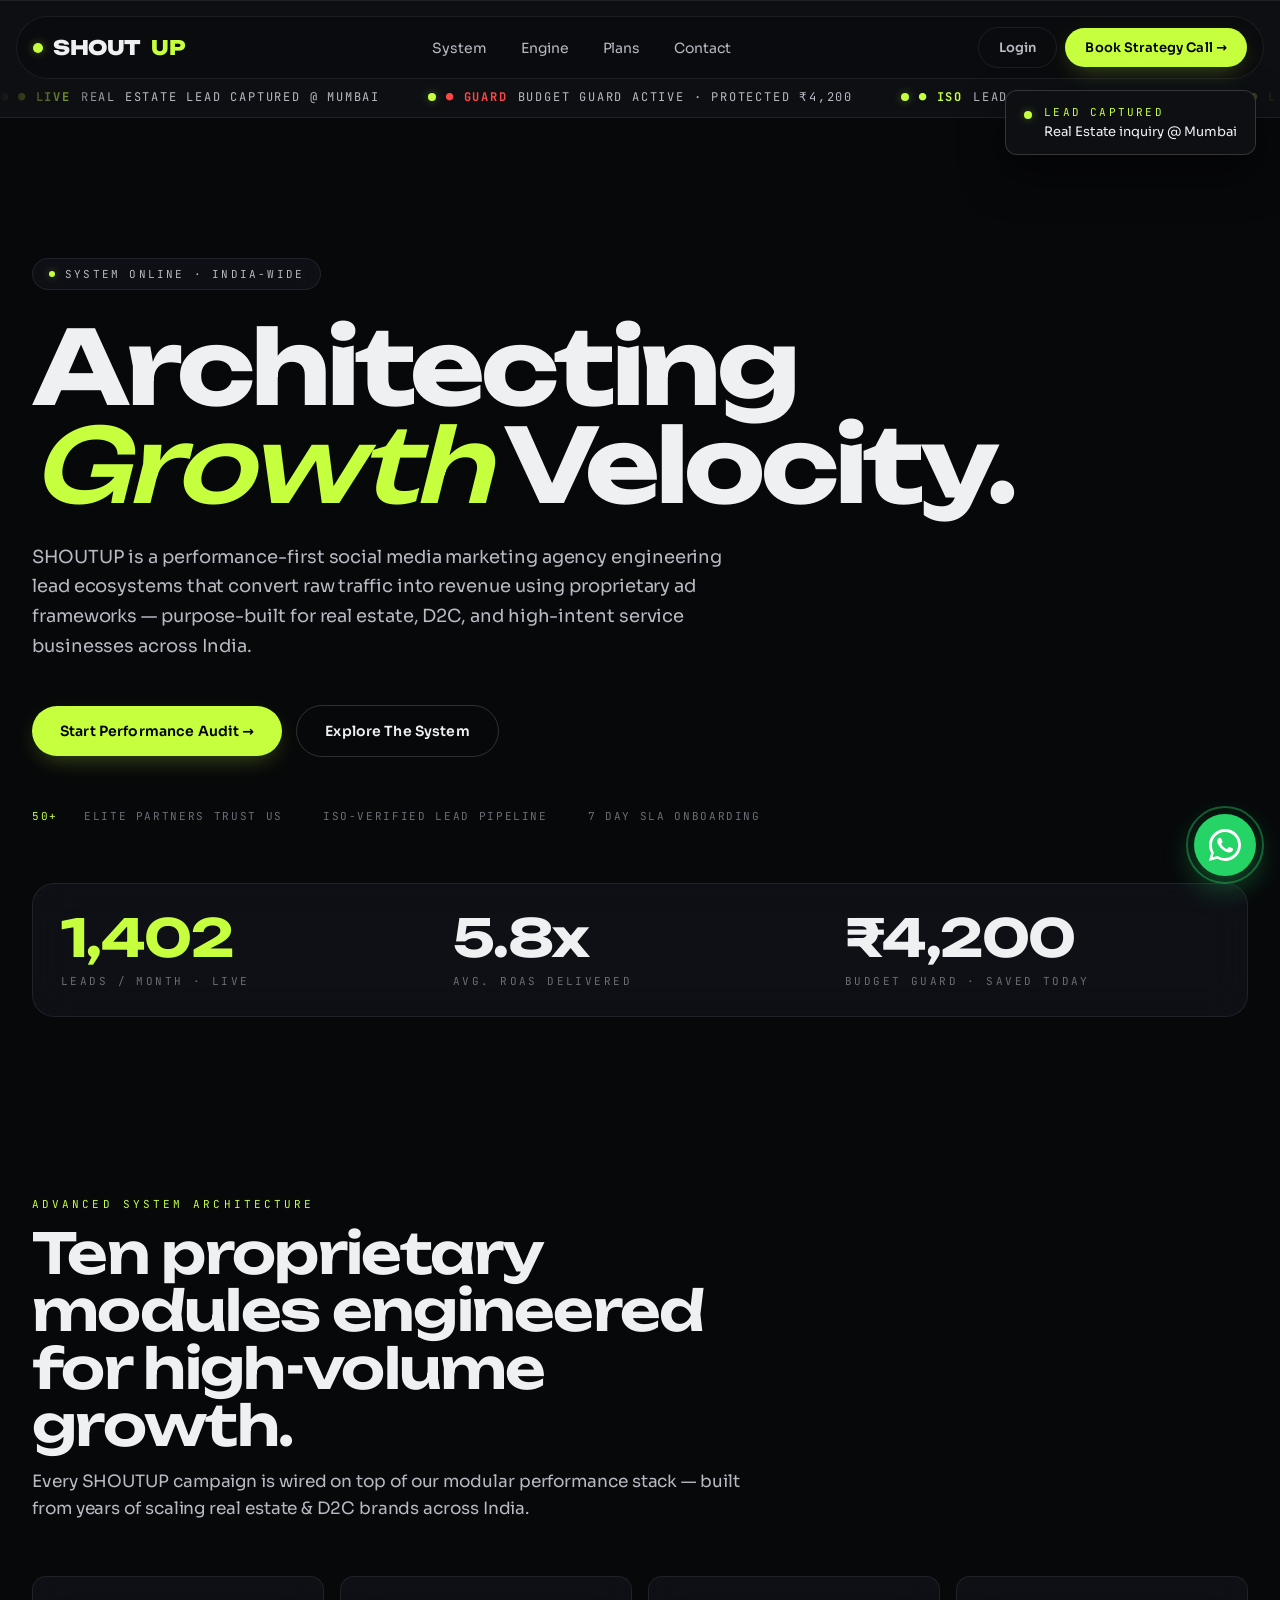
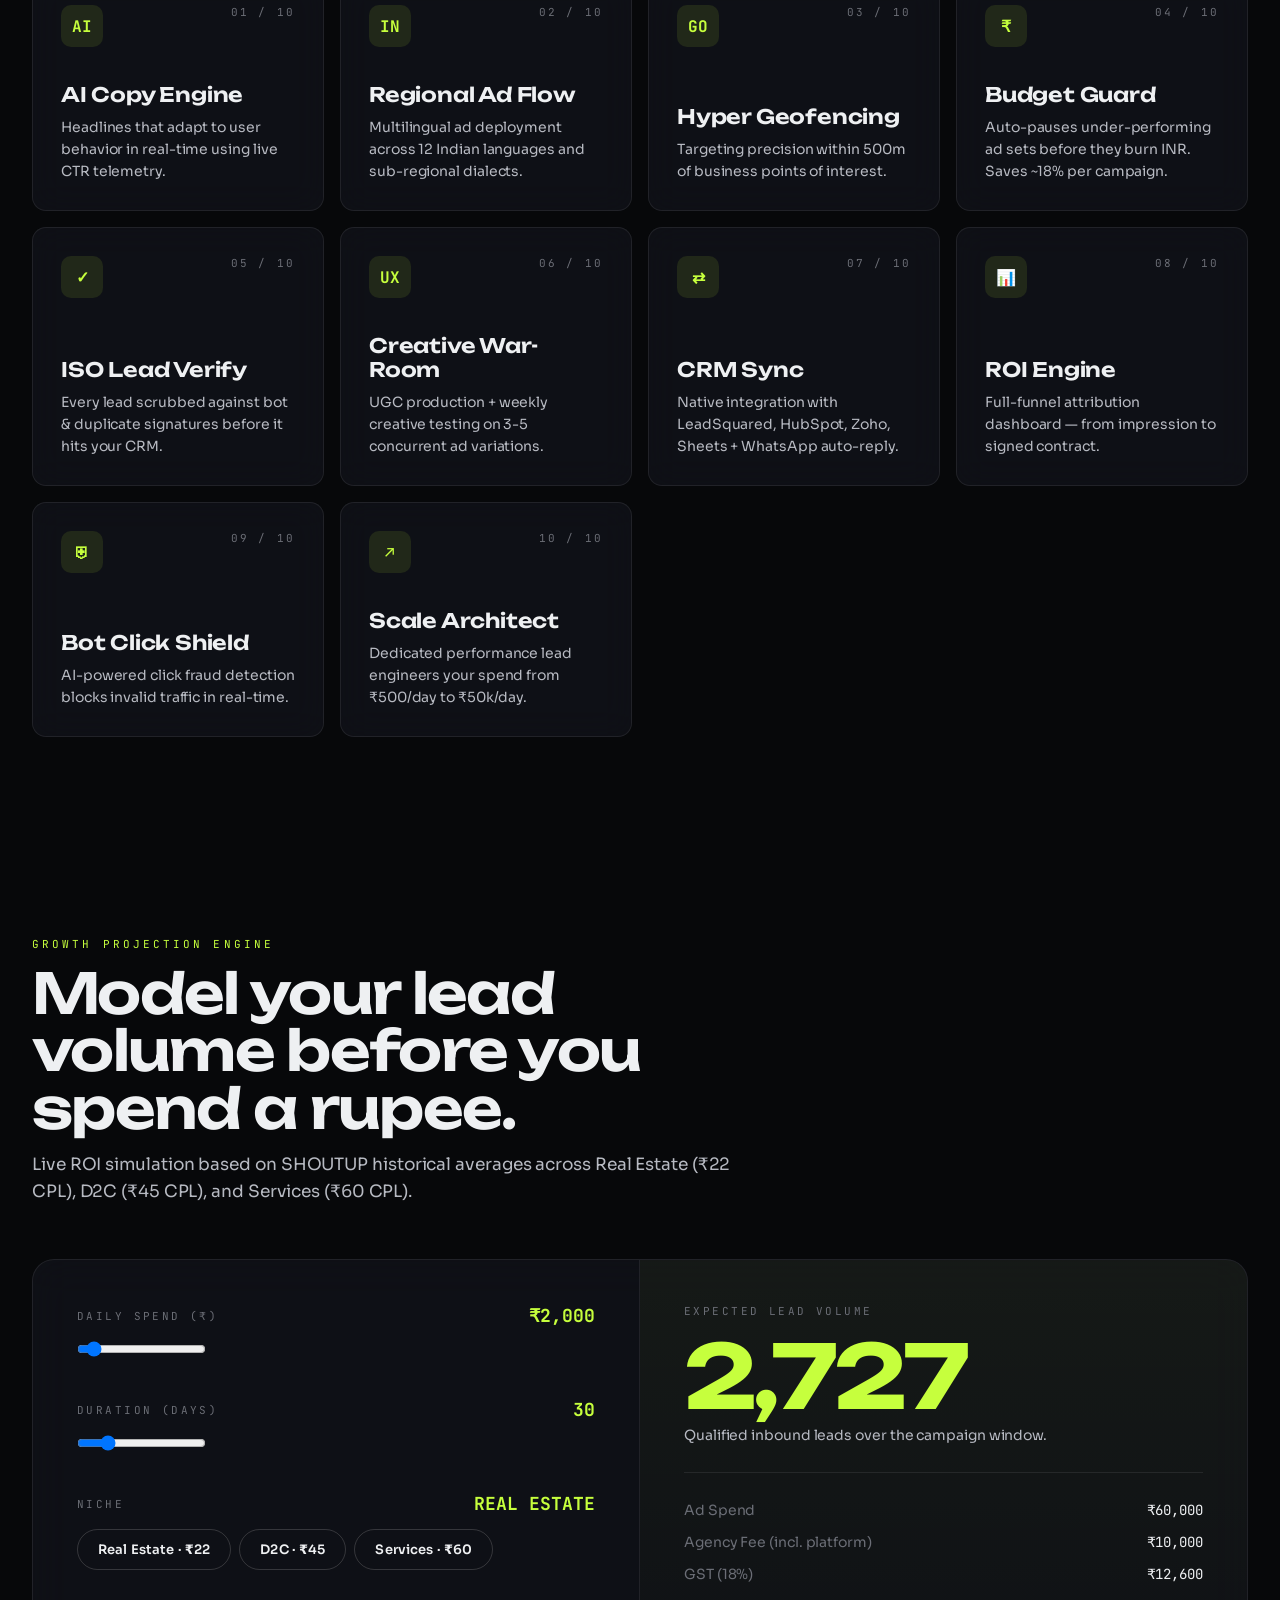
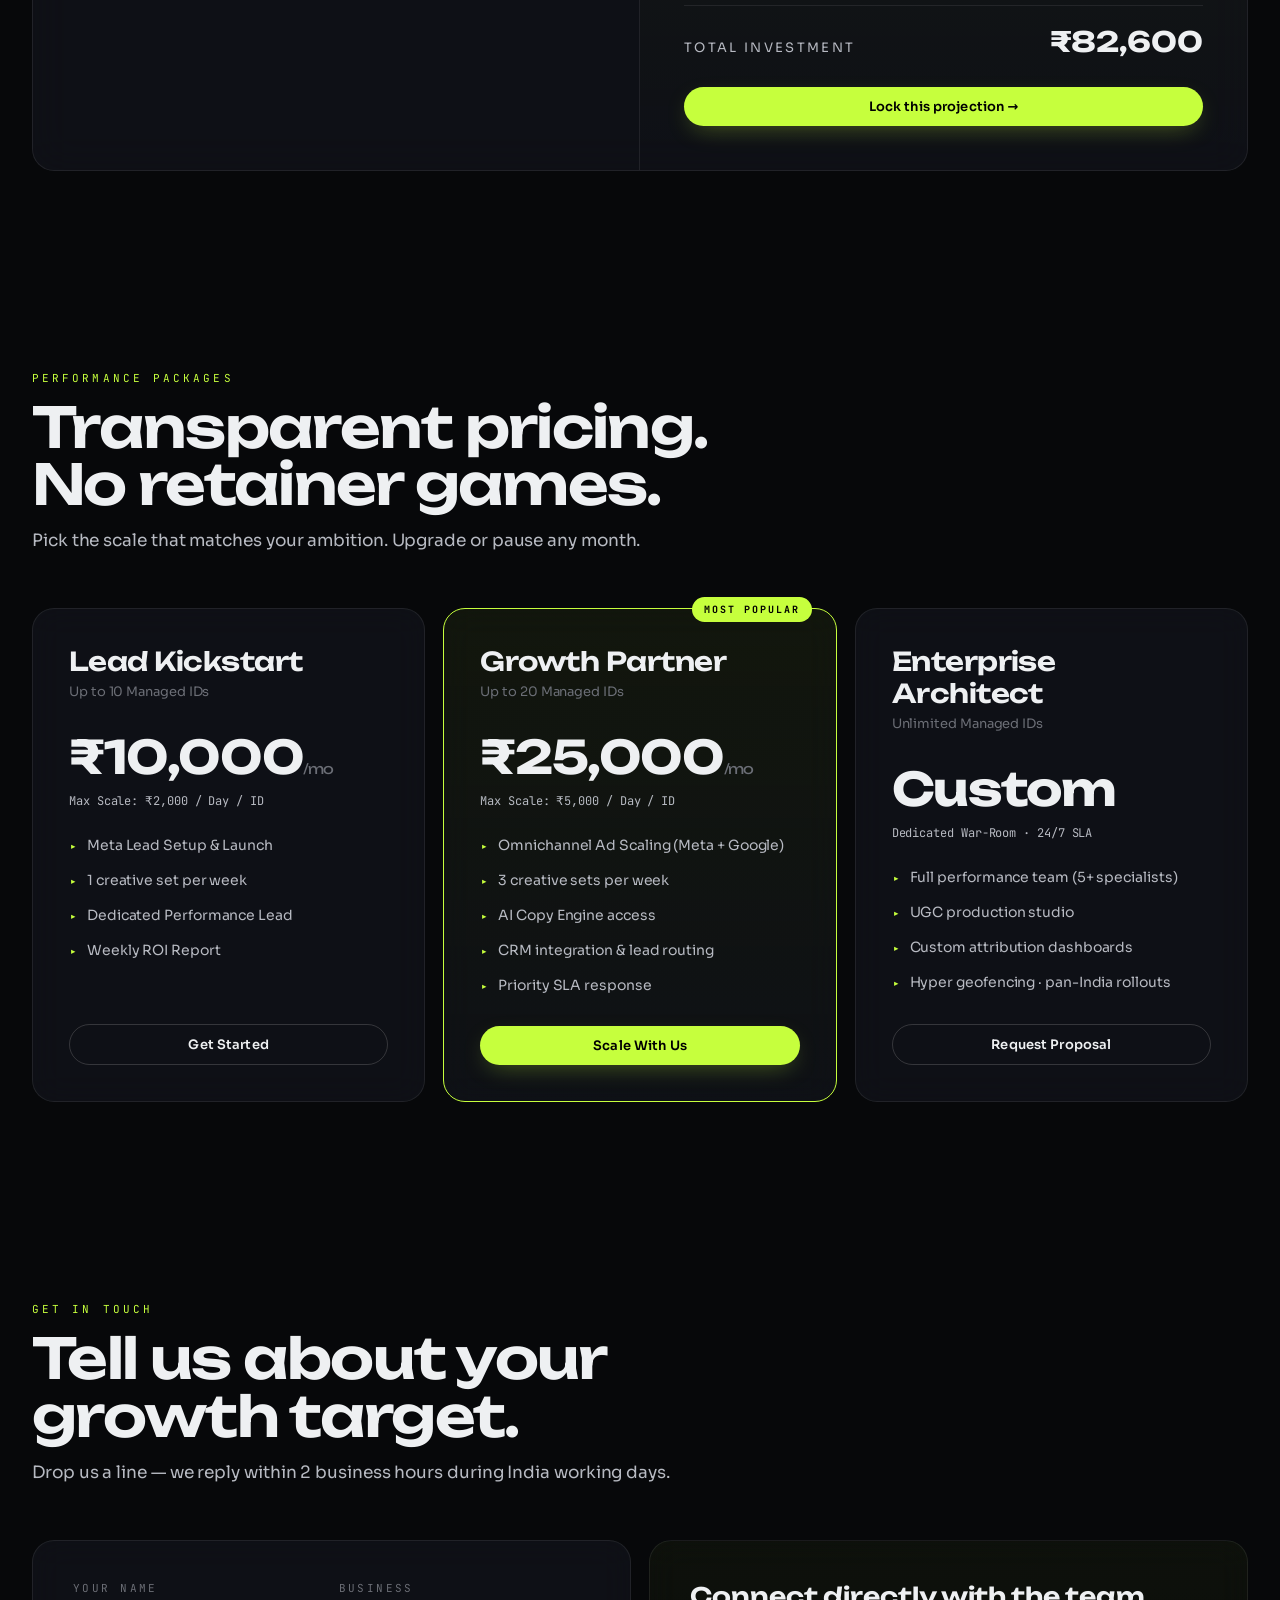
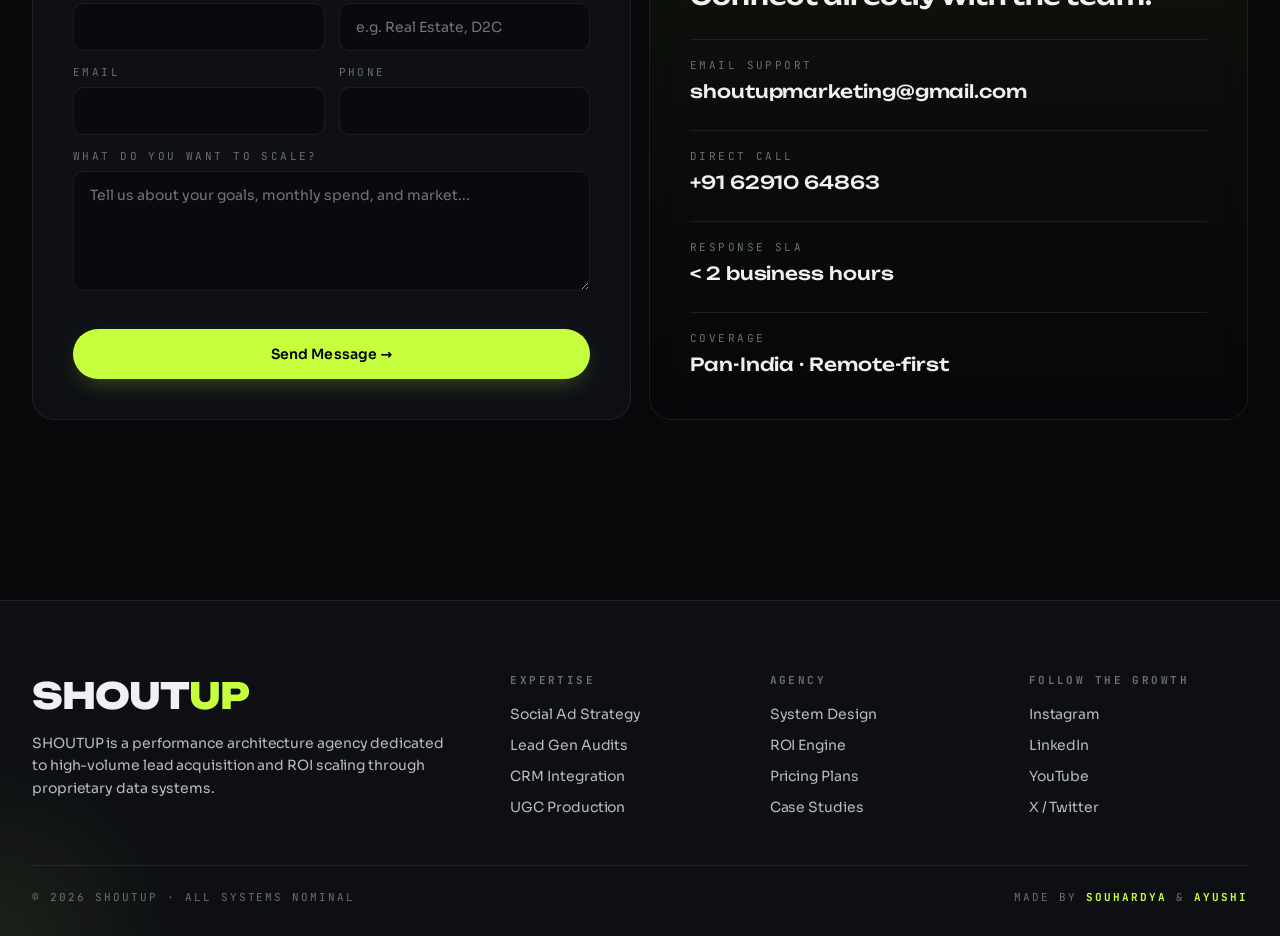
==== commit 0c6c3a95: "Update index.html" ====
--- a/index.html
+++ b/index.html
@@ -302,7 +302,7 @@
 
 <!-- ============ WHATSAPP FLOAT ============ -->
 <a class="wa-float" id="wa-float" data-testid="whatsapp-float"
-   href="https://wa.me/916291064863?text=I%20LOVE%20YOU"
+   href="https://wa.me/916291064863?text=Hi ShoutUp!%20I%20just%20saw%20your%20real%20estate%20marketing%20services%20and%20I’m%20eager%20to%20scalemy%20property%20listings%20with%20you.%20Can%20we%20discuss%20your%20growth%20strategies?"
    target="_blank" rel="noopener noreferrer" aria-label="WhatsApp us">
   <svg xmlns="http://www.w3.org/2000/svg" viewBox="0 0 24 24" fill="currentColor">
     <path d="M20.52 3.48A11.94 11.94 0 0 0 12.02 0C5.39 0 .02 5.37.02 12c0 2.11.56 4.17 1.62 5.98L0 24l6.23-1.64A11.95 11.95 0 0 0 12.02 24C18.65 24 24 18.63 24 12c0-3.2-1.24-6.22-3.48-8.52zM12.02 21.82c-1.85 0-3.67-.5-5.26-1.44l-.38-.22-3.69.97.99-3.6-.25-.37A9.8 9.8 0 0 1 2.2 12c0-5.42 4.41-9.82 9.82-9.82 2.62 0 5.08 1.02 6.94 2.88a9.76 9.76 0 0 1 2.88 6.94c0 5.42-4.41 9.82-9.82 9.82zm5.39-7.35c-.29-.14-1.72-.85-1.99-.95-.27-.1-.47-.15-.66.15-.19.29-.76.95-.93 1.14-.17.19-.34.22-.63.07-.29-.14-1.22-.45-2.33-1.43-.86-.77-1.44-1.72-1.61-2.01-.17-.29-.02-.45.13-.6.13-.13.29-.34.44-.51.15-.17.19-.29.29-.48.1-.19.05-.36-.02-.51-.07-.14-.66-1.58-.9-2.17-.24-.58-.48-.5-.66-.51l-.56-.01c-.19 0-.5.07-.76.36-.27.29-1.01.99-1.01 2.41 0 1.42 1.04 2.8 1.19 2.99.14.19 2.05 3.13 4.97 4.38.7.3 1.24.48 1.66.62.7.22 1.33.19 1.83.11.56-.08 1.72-.7 1.97-1.38.24-.68.24-1.26.17-1.38-.07-.12-.26-.19-.55-.34z"/>
